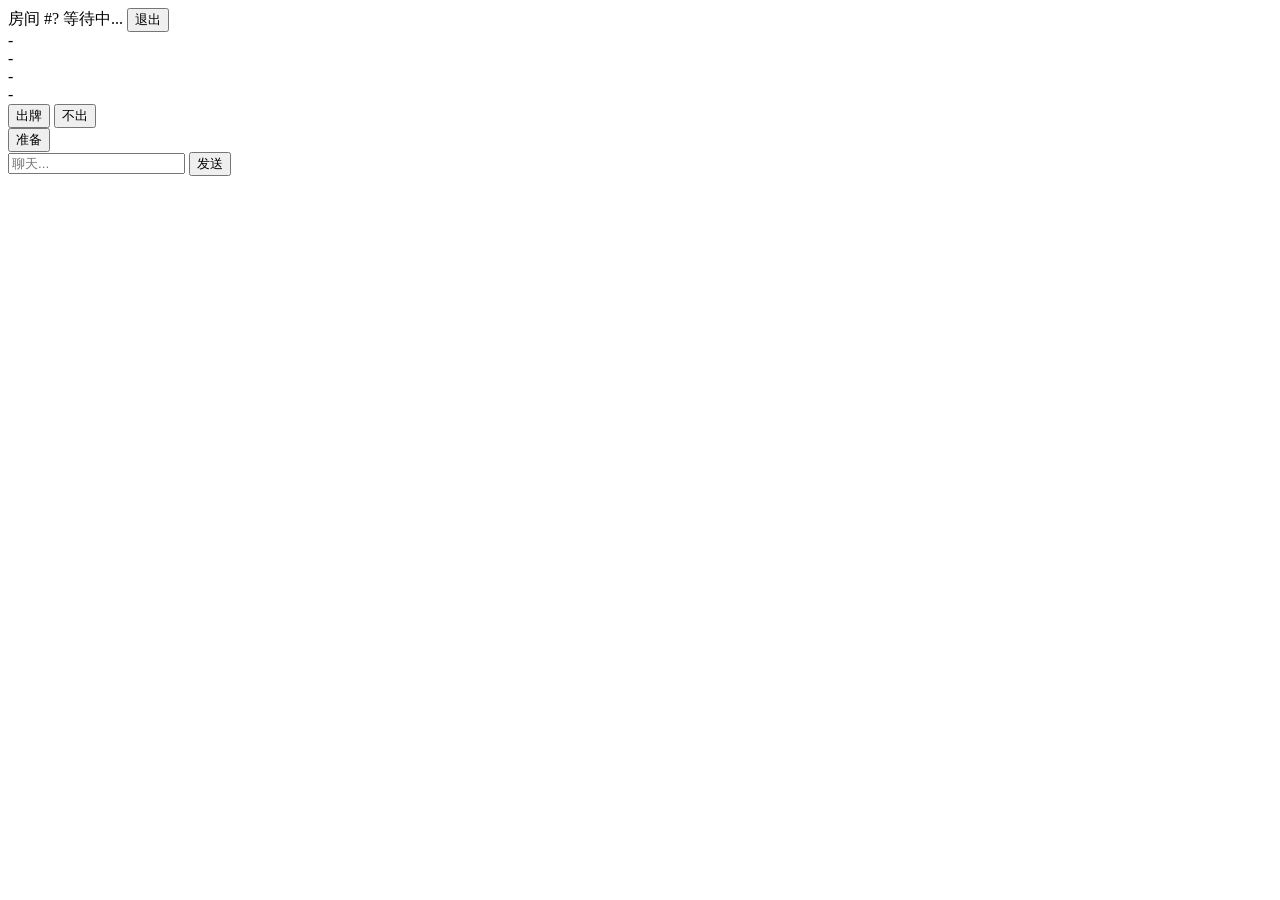
==== game.html @ 453fcf4a "add game.html from Nana-Ki7" ====
<!DOCTYPE html>
<html lang="zh-CN">
<head>
    <meta charset="UTF-8">
    <meta name="viewport" content="width=device-width, initial-scale=1.0, maximum-scale=1.0, user-scalable=no">
    <title>SimpleCardGame - 房间</title>
    <link rel="stylesheet" href="style.css">
</head>
<body>
    <div id="app">
        <!-- 顶部栏 -->
        <div id="game-topbar">
            <span id="room-label">房间 #<span id="room-id">?</span></span>
            <span id="game-status-text">等待中...</span>
            <button id="leave-btn" class="btn-small">退出</button>
        </div>

        <!-- 牌桌区 -->
        <div id="table-area">
            <div id="players-info">
                <div class="player-slot" data-idx="0">
                    <div class="player-name">-</div>
                    <div class="player-status"></div>
                    <div class="player-cards-left"></div>
                </div>
                <div class="player-slot" data-idx="1">
                    <div class="player-name">-</div>
                    <div class="player-status"></div>
                    <div class="player-cards-left"></div>
                </div>
                <div class="player-slot" data-idx="2">
                    <div class="player-name">-</div>
                    <div class="player-status"></div>
                    <div class="player-cards-left"></div>
                </div>
                <div class="player-slot" data-idx="3">
                    <div class="player-name">-</div>
                    <div class="player-status"></div>
                    <div class="player-cards-left"></div>
                </div>
            </div>
            <div id="table-center">
                <div id="last-play-area"></div>
                <div id="turn-hint"></div>
            </div>
        </div>

        <!-- 手牌区 -->
        <div id="hand-area">
            <div id="hand-cards"></div>
            <div id="hand-actions" class="hidden">
                <button id="play-btn" class="btn-primary">出牌</button>
                <button id="pass-btn" class="btn-secondary">不出</button>
            </div>
        </div>

        <!-- 准备按钮（游戏未开始时显示） -->
        <div id="ready-area" class="hidden">
            <button id="ready-btn" class="btn-primary">准备</button>
        </div>

        <!-- 聊天 -->
        <div id="chat-area">
            <div id="chat-msgs"></div>
            <div id="chat-input-row">
                <input type="text" id="chat-input" maxlength="50" placeholder="聊天...">
                <button id="chat-send-btn">发送</button>
            </div>
        </div>
    </div>

    <script src="ws.js"></script>
    <script src="game.js"></script>
</body>
</html>
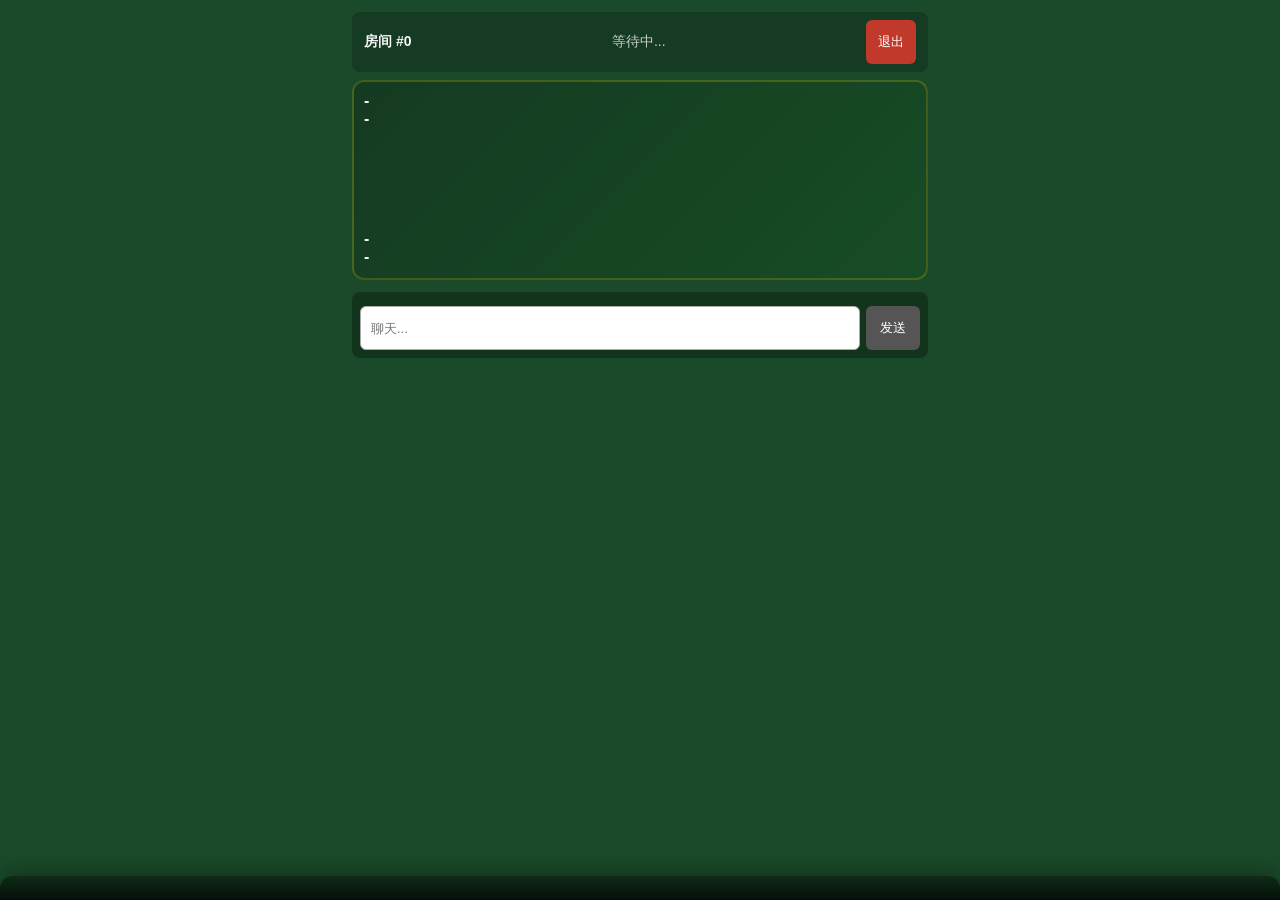
==== commit 64a0f380: "feat: 4-player table layout (top/right/bottom/left) with per-player card display" ====
--- a/game.html
+++ b/game.html
@@ -15,33 +15,52 @@
             <button id="leave-btn" class="btn-small">退出</button>
         </div>
 
-        <!-- 牌桌区 -->
+        <!-- 牌桌区（四家分坐上下左右） -->
         <div id="table-area">
-            <div id="players-info">
-                <div class="player-slot" data-idx="0">
-                    <div class="player-name">-</div>
-                    <div class="player-status"></div>
-                    <div class="player-cards-left"></div>
-                </div>
-                <div class="player-slot" data-idx="1">
-                    <div class="player-name">-</div>
-                    <div class="player-status"></div>
-                    <div class="player-cards-left"></div>
-                </div>
-                <div class="player-slot" data-idx="2">
-                    <div class="player-name">-</div>
-                    <div class="player-status"></div>
-                    <div class="player-cards-left"></div>
-                </div>
-                <div class="player-slot" data-idx="3">
-                    <div class="player-name">-</div>
-                    <div class="player-status"></div>
-                    <div class="player-cards-left"></div>
+            <!-- 上方玩家（对面） -->
+            <div id="player-top" class="player-pos">
+                <div class="player-name">-</div>
+                <div class="player-played"></div>
+                <div class="player-info">
+                    <span class="player-status"></span>
+                    <span class="player-cards-left"></span>
                 </div>
             </div>
-            <div id="table-center">
-                <div id="last-play-area"></div>
-                <div id="turn-hint"></div>
+            
+            <div id="table-mid">
+                <!-- 左方玩家 -->
+                <div id="player-left" class="player-pos">
+                    <div class="player-name">-</div>
+                    <div class="player-played"></div>
+                    <div class="player-info">
+                        <span class="player-status"></span>
+                        <span class="player-cards-left"></span>
+                    </div>
+                </div>
+                <!-- 中央牌桌 -->
+                <div id="table-center">
+                    <div id="turn-hint"></div>
+                    <div id="last-play-area"></div>
+                </div>
+                <!-- 右方玩家 -->
+                <div id="player-right" class="player-pos">
+                    <div class="player-name">-</div>
+                    <div class="player-played"></div>
+                    <div class="player-info">
+                        <span class="player-status"></span>
+                        <span class="player-cards-left"></span>
+                    </div>
+                </div>
+            </div>
+            
+            <!-- 下方玩家（自己） -->
+            <div id="player-bottom" class="player-pos">
+                <div class="player-name">-</div>
+                <div class="player-played"></div>
+                <div class="player-info">
+                    <span class="player-status"></span>
+                    <span class="player-cards-left"></span>
+                </div>
             </div>
         </div>
 
--- a/style.css
+++ b/style.css
@@ -0,0 +1,337 @@
+/* ===== 全局 ===== */
+:root {
+    --bg-primary: #1a4a2a;
+    --bg-secondary: #2d6b4f;
+    --bg-card: rgba(255,255,255,0.08);
+    --text-primary: #f5f5f5;
+    --text-secondary: #b8c5b8;
+    --accent-gold: #ffcc33;
+    --accent-green: #4db656;
+    --accent-red: #e55353;
+    --shadow-dark: rgba(0,0,0,0.3);
+    --shadow-light: rgba(255,255,255,0.1);
+}
+
+* { margin: 0; padding: 0; box-sizing: border-box; }
+body {
+    font-family: -apple-system, "PingFang SC", "Microsoft YaHei", sans-serif;
+    background: var(--bg-primary);
+    color: var(--text-primary);
+    min-height: 100vh;
+    overflow-x: hidden;
+}
+input, button { font-family: inherit; font-size: inherit; }
+button {
+    cursor: pointer;
+    border: none;
+    border-radius: 6px;
+    padding: 8px 16px;
+    font-size: 14px;
+    -webkit-tap-highlight-color: rgba(255,204,51,0.3);
+    touch-action: manipulation;
+    transition: transform .15s, opacity .2s;
+    min-height: 44px;
+}
+button:active {
+    transform: scale(0.95);
+    opacity: .8;
+}
+.hidden { display: none !important; }
+
+/* ===== 状态栏 ===== */
+#status-bar {
+    display: flex; align-items: center; gap: 8px;
+    padding: 6px 12px; background: rgba(0,0,0,.4); font-size: 13px;
+}
+.dot-offline { width: 10px; height: 10px; border-radius: 50%; background: #888; }
+.dot-online { background: #4caf50; }
+.dot-error { background: #f44336; }
+
+/* ===== 大厅 ===== */
+#app { max-width: 600px; margin: 0 auto; padding: 12px; }
+h1 { text-align: center; font-size: 28px; margin: 20px 0; color: #ffd700; text-shadow: 1px 1px 2px rgba(0,0,0,.5); }
+h2 { font-size: 18px; }
+.section { margin-top: 16px; }
+.section-header {
+    display: flex; justify-content: space-between; align-items: center; margin-bottom: 10px;
+}
+.input-group {
+    display: flex; gap: 8px; align-items: center;
+}
+.input-group label { font-size: 14px; white-space: nowrap; }
+.input-group input {
+    flex: 1; padding: 8px 12px; border-radius: 6px; border: 1px solid #aaa;
+    font-size: 14px; background: #fff; color: #333;
+}
+.input-group button { background: #ffd700; color: #333; font-weight: bold; }
+
+/* ===== 房间列表 ===== */
+#room-list {
+    background: rgba(255,255,255,.1); border-radius: 8px; padding: 8px;
+    max-height: 300px; overflow-y: auto;
+}
+.room-item {
+    display: flex; justify-content: space-between; align-items: center;
+    padding: 10px 12px; background: rgba(255,255,255,.08); border-radius: 6px; margin-bottom: 6px;
+}
+.room-item:last-child { margin-bottom: 0; }
+.room-info { font-size: 14px; }
+.room-info .tag { display: inline-block; padding: 2px 6px; border-radius: 4px; font-size: 12px; margin-left: 6px; }
+.tag-ready { background: #4caf50; }
+.tag-playing { background: #f44336; }
+.btn-join { background: #4caf50; color: #fff; font-size: 13px; padding: 6px 14px; }
+.empty-msg { text-align: center; padding: 20px; color: #aaa; font-size: 14px; }
+.btn-primary { background: #ffd700; color: #333; font-weight: bold; }
+.btn-secondary { background: #888; color: #fff; }
+
+/* ===== 游戏页顶部 ===== */
+#game-topbar {
+    display: flex; justify-content: space-between; align-items: center;
+    padding: 8px 0; font-size: 14px; flex-wrap: wrap; gap: 4px;
+}
+#room-label { font-weight: bold; }
+#game-status-text { color: #ccc; }
+.btn-small { background: #c0392b; color: #fff; padding: 4px 12px; font-size: 13px; }
+
+/* ===== 牌桌 ===== */
+#table-area {
+    background: linear-gradient(135deg, rgba(0,0,0,.2) 0%, rgba(0,100,0,.1) 100%); border-radius: 12px; padding: 10px; border: 1px solid var(--shadow-light);
+    margin: 8px 0; min-height: 200px;
+}
+#players-info {
+    display: grid; grid-template-columns: 1fr 1fr; gap: 6px; margin-bottom: 8px;
+}
+.player-slot {
+    background: rgba(255,255,255,.08); border-radius: 6px; padding: 6px 10px;
+    display: flex; align-items: center; gap: 6px; flex-wrap: wrap; font-size: 13px;
+}
+.player-name { font-weight: bold; }
+.player-status { font-size: 12px; color: #aaa; }
+.player-cards-left { font-size: 12px; color: #ffd700; }
+.player-active {
+    border-color: var(--accent-gold) !important;
+    box-shadow: 0 0 20px rgba(255,204,51,.4), 0 0 40px rgba(255,204,51,.2);
+    animation: playerPulse 2s ease-in-out infinite;
+}
+
+@keyframes playerPulse {
+    0%, 100% { box-shadow: 0 0 20px rgba(255,204,51,.4); }
+    50% { box-shadow: 0 0 30px rgba(255,204,51,.6); }
+}
+#table-center {
+    text-align: center; min-height: 70px; padding: 8px;
+    display: flex; flex-direction: column; align-items: center; justify-content: center; gap: 6px;
+}
+#last-play-area { display: flex; gap: 4px; justify-content: center; flex-wrap: wrap; }
+#last-play-area img { height: 70px; }
+#turn-hint { font-size: 14px; color: #ccc; }
+
+/* ===== 手牌 ===== */
+#hand-area {
+    position: fixed; bottom: 0; left: 0; right: 0;
+    background: linear-gradient(180deg, rgba(0,0,0,.4) 0%, rgba(0,0,0,.8) 100%);
+    border-radius: 12px 12px 0 0; padding: 8px; padding-bottom: max(8px, env(safe-area-inset-bottom));
+    z-index: 100;
+    box-shadow: 0 -4px 20px var(--shadow-dark);
+}
+#hand-cards {
+    display: flex; gap: 4px; overflow-x: auto; padding: 4px 0;
+    scroll-snap-type: x mandatory;
+}
+#hand-cards img {
+    height: 100px; cursor: pointer; border-radius: 6px; transition: transform .15s;
+    scroll-snap-align: start; flex-shrink: 0;
+}
+#hand-cards img.selected {
+    transform: translateY(-20px) scale(1.05);
+    box-shadow: 0 8px 24px rgba(255,204,51,.6);
+}
+#hand-actions {
+    display: flex; gap: 10px; justify-content: center; margin-top: 8px;
+}
+#hand-actions button { padding: 10px 28px; font-size: 16px; border-radius: 8px; }
+
+/* ===== 准备区 ===== */
+#ready-area {
+    text-align: center; margin: 12px 0;
+}
+#ready-btn { padding: 12px 36px; font-size: 18px; border-radius: 8px; }
+
+/* ===== 聊天 ===== */
+#chat-area {
+    margin-top: 12px; background: rgba(0,0,0,.3); border-radius: 8px; padding: 8px;
+}
+#chat-msgs {
+    max-height: 120px; overflow-y: auto; margin-bottom: 6px;
+    display: flex; flex-direction: column; gap: 4px;
+}
+.chat-msg { font-size: 13px; padding: 2px 4px; }
+.chat-msg .sender { font-weight: bold; margin-right: 4px; }
+.chat-msg .sender.me { color: #ffd700; }
+#chat-input-row { display: flex; gap: 6px; }
+#chat-input { flex: 1; padding: 6px 10px; border-radius: 6px; border: 1px solid #aaa; font-size: 13px; }
+#chat-send-btn { background: #555; color: #fff; padding: 6px 14px; font-size: 13px; }
+
+/* ===== 响应式 ===== */
+@media (min-width: 600px) {
+    #players-info {
+        grid-template-columns: repeat(4, 1fr);
+    }
+    #hand-cards img { height: 130px; }
+    #last-play-area img { height: 100px; }
+}
+@media (max-width: 380px) {
+    #hand-cards img { height: 80px; }
+    button { font-size: 13px; padding: 6px 12px; }
+    #hand-actions button { padding: 8px 20px; font-size: 14px; }
+}
+
+/* ===== 布局优化 ===== */
+#table-area {
+    background: linear-gradient(135deg, rgba(0,0,0,.2), rgba(0,100,0,.1));
+    border: 2px solid rgba(255,215,0,.2);
+}
+
+.player-slot {
+    background: rgba(255,255,255,.1);
+    border: 1px solid rgba(255,255,255,.1);
+    transition: all .3s;
+}
+.player-active {
+    border-color: #ffd700 !important;
+    box-shadow: 0 0 12px rgba(255,215,0,.3);
+    background: rgba(255,215,0,.1) !important;
+}
+
+/* 身份标记 */
+.player-cards-left { font-size: 12px; }
+
+/* 出牌提示高亮 */
+.turn-highlight {
+    font-size: 18px;
+    font-weight: bold;
+    padding: 8px;
+    border-radius: 8px;
+    background: rgba(255,215,0,.15);
+    animation: pulse 1.5s ease-in-out infinite;
+}
+.gameover-highlight {
+    font-size: 20px;
+    font-weight: bold;
+    color: #ffd700;
+    text-shadow: 0 0 10px rgba(255,215,0,.5);
+}
+.table-clear-hint {
+    color: #aaa;
+    font-size: 13px;
+    font-style: italic;
+}
+
+@keyframes pulse {
+    0%, 100% { opacity: 1; }
+    50% { opacity: .6; }
+}
+
+/* 牌桌图片优化 */
+#last-play-area {
+    min-height: 80px;
+    display: flex;
+    align-items: center;
+    justify-content: center;
+    gap: 6px;
+    flex-wrap: wrap;
+}
+#last-play-area img {
+    height: 80px;
+    border-radius: 6px;
+    box-shadow: 0 2px 8px rgba(0,0,0,.3);
+    transition: transform .2s;
+}
+#last-play-area img:hover {
+    transform: scale(1.1);
+}
+
+/* 手牌图片稍大一点 */
+#hand-cards img {
+    height: 110px;
+    border-radius: 8px;
+    box-shadow: 0 2px 6px rgba(0,0,0,.4);
+    transition: all .2s cubic-bezier(0.4, 0, 0.2, 1);
+}
+#hand-cards img.selected {
+    transform: translateY(-18px);
+    box-shadow: 0 6px 20px rgba(255,215,0,.6);
+}
+
+/* 游戏页整体布局 */
+#game-topbar {
+    background: rgba(0,0,0,.2);
+    border-radius: 8px;
+    padding: 8px 12px;
+    margin-bottom: 4px;
+}
+
+/* 手机适配 */
+@media (max-width: 480px) {
+    #last-play-area img { height: 65px; }
+    #hand-cards img { height: 85px; }
+    .turn-highlight { font-size: 15px; }
+}
+
+/* Toast 提示 */
+.toast {
+    position: fixed;
+    top: 50%;
+    left: 50%;
+    transform: translate(-50%, -50%);
+    background: rgba(0,0,0,.85);
+    color: #fff;
+    padding: 14px 28px;
+    border-radius: 10px;
+    z-index: 1000;
+    font-size: 15px;
+    text-align: center;
+    pointer-events: none;
+    animation: toastAnim 2s ease-in-out forwards;
+    backdrop-filter: blur(8px);
+    border: 1px solid rgba(255,255,255,.1);
+}
+.toast-error { border-color: var(--accent-red); color: #ff8a80; }
+.toast-success { border-color: var(--accent-green); }
+
+@keyframes toastAnim {
+    0% { opacity: 0; transform: translate(-50%, -50%) scale(.85); }
+    10% { opacity: 1; transform: translate(-50%, -50%) scale(1); }
+    80% { opacity: 1; transform: translate(-50%, -50%) scale(1); }
+    100% { opacity: 0; transform: translate(-50%, -50%) scale(.9); }
+}
+
+/* 加载动画 */
+@keyframes spin {
+    0% { transform: rotate(0deg); }
+    100% { transform: rotate(360deg); }
+}
+.loading-dot {
+    display: inline-block;
+    width: 12px; height: 12px;
+    border: 2px solid var(--accent-gold);
+    border-top-color: transparent;
+    border-radius: 50%;
+    animation: spin .8s linear infinite;
+}
+
+/* 安全区域适配 */
+@supports (padding-bottom: env(safe-area-inset-bottom)) {
+    #hand-area { padding-bottom: max(8px, env(safe-area-inset-bottom)); }
+}
+@supports (padding-top: env(safe-area-inset-top)) {
+    #game-topbar { padding-top: max(8px, env(safe-area-inset-top)); }
+}
+
+/* 小屏优化 */
+@media (max-width: 375px) {
+    #hand-cards img { height: 80px; }
+    button { min-height: 44px; font-size: 13px; }
+    #table-area { padding: 6px; }
+    .player-slot { font-size: 12px; padding: 4px 8px; }
+}
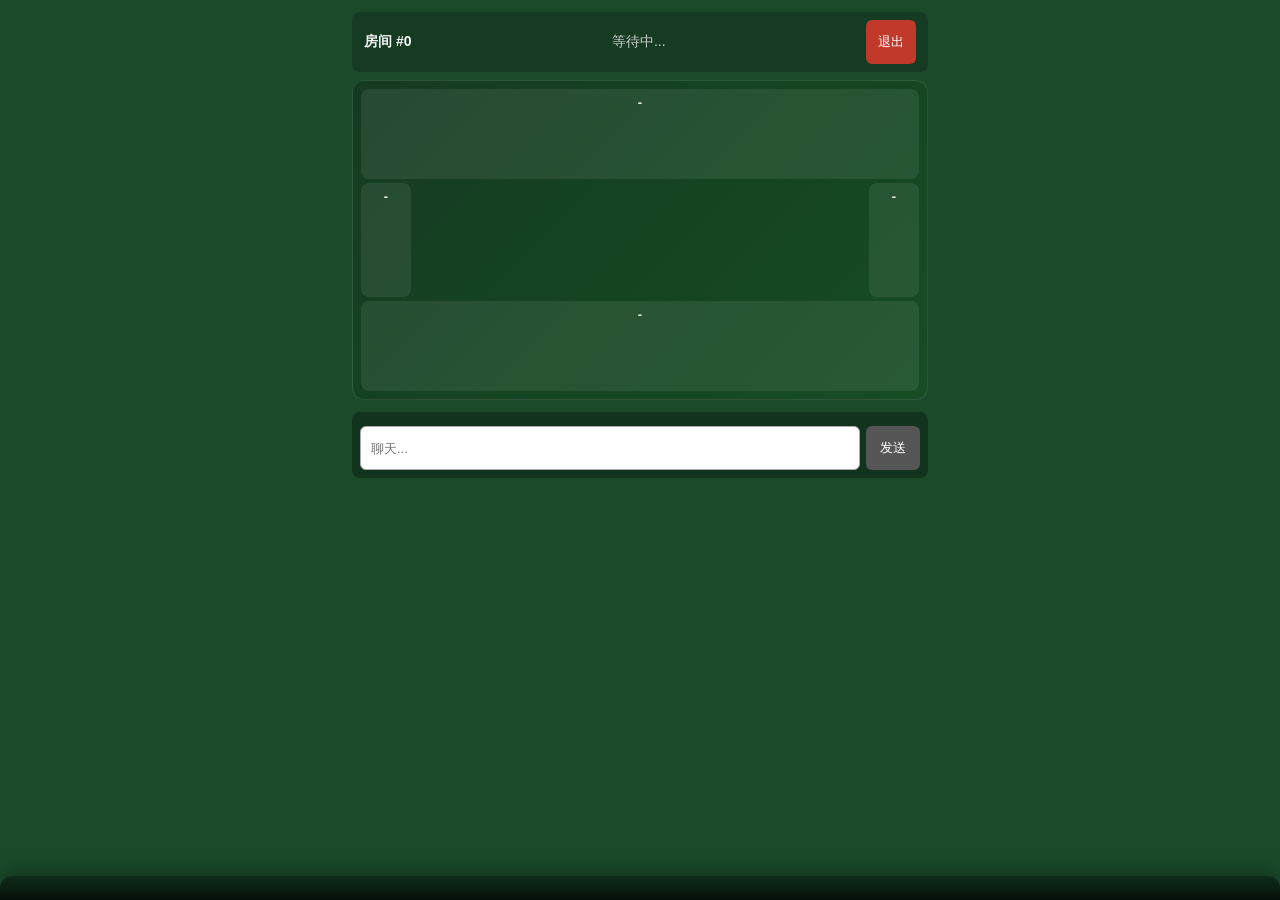
==== commit d1a54b37: "fix: local CARD_BASE, button order, 30s timer, card overlap, per-player display" ====
--- a/game.html
+++ b/game.html
@@ -68,8 +68,8 @@
         <div id="hand-area">
             <div id="hand-cards"></div>
             <div id="hand-actions" class="hidden">
+                <button id="pass-btn" class="btn-secondary">不出</button>
                 <button id="play-btn" class="btn-primary">出牌</button>
-                <button id="pass-btn" class="btn-secondary">不出</button>
             </div>
         </div>
 
--- a/style.css
+++ b/style.css
@@ -1,4 +1,4 @@
-/* ===== 全局 ===== */
+
 :root {
     --bg-primary: #1a4a2a;
     --bg-secondary: #2d6b4f;
@@ -11,7 +11,6 @@
     --shadow-dark: rgba(0,0,0,0.3);
     --shadow-light: rgba(255,255,255,0.1);
 }
-
 * { margin: 0; padding: 0; box-sizing: border-box; }
 body {
     font-family: -apple-system, "PingFang SC", "Microsoft YaHei", sans-serif;
@@ -22,58 +21,30 @@
 }
 input, button { font-family: inherit; font-size: inherit; }
 button {
-    cursor: pointer;
-    border: none;
-    border-radius: 6px;
-    padding: 8px 16px;
-    font-size: 14px;
+    cursor: pointer; border: none; border-radius: 6px;
+    padding: 8px 16px; font-size: 14px;
     -webkit-tap-highlight-color: rgba(255,204,51,0.3);
     touch-action: manipulation;
     transition: transform .15s, opacity .2s;
     min-height: 44px;
 }
-button:active {
-    transform: scale(0.95);
-    opacity: .8;
-}
+button:active { transform: scale(0.95); opacity: .8; }
 .hidden { display: none !important; }
-
-/* ===== 状态栏 ===== */
-#status-bar {
-    display: flex; align-items: center; gap: 8px;
-    padding: 6px 12px; background: rgba(0,0,0,.4); font-size: 13px;
-}
+#status-bar { display: flex; align-items: center; gap: 8px; padding: 6px 12px; background: rgba(0,0,0,.4); font-size: 13px; }
 .dot-offline { width: 10px; height: 10px; border-radius: 50%; background: #888; }
 .dot-online { background: #4caf50; }
 .dot-error { background: #f44336; }
-
-/* ===== 大厅 ===== */
 #app { max-width: 600px; margin: 0 auto; padding: 12px; }
-h1 { text-align: center; font-size: 28px; margin: 20px 0; color: #ffd700; text-shadow: 1px 1px 2px rgba(0,0,0,.5); }
+h1 { text-align: center; font-size: 28px; margin: 20px 0; color: var(--accent-gold); text-shadow: 1px 1px 2px rgba(0,0,0,.5); }
 h2 { font-size: 18px; }
 .section { margin-top: 16px; }
-.section-header {
-    display: flex; justify-content: space-between; align-items: center; margin-bottom: 10px;
-}
-.input-group {
-    display: flex; gap: 8px; align-items: center;
-}
+.section-header { display: flex; justify-content: space-between; align-items: center; margin-bottom: 10px; }
+.input-group { display: flex; gap: 8px; align-items: center; }
 .input-group label { font-size: 14px; white-space: nowrap; }
-.input-group input {
-    flex: 1; padding: 8px 12px; border-radius: 6px; border: 1px solid #aaa;
-    font-size: 14px; background: #fff; color: #333;
-}
-.input-group button { background: #ffd700; color: #333; font-weight: bold; }
-
-/* ===== 房间列表 ===== */
-#room-list {
-    background: rgba(255,255,255,.1); border-radius: 8px; padding: 8px;
-    max-height: 300px; overflow-y: auto;
-}
-.room-item {
-    display: flex; justify-content: space-between; align-items: center;
-    padding: 10px 12px; background: rgba(255,255,255,.08); border-radius: 6px; margin-bottom: 6px;
-}
+.input-group input { flex: 1; padding: 8px 12px; border-radius: 6px; border: 1px solid #aaa; font-size: 14px; background: #fff; color: #333; }
+.input-group button { background: var(--accent-gold); color: #333; font-weight: bold; }
+#room-list { background: var(--bg-card); border-radius: 8px; padding: 8px; max-height: 300px; overflow-y: auto; }
+.room-item { display: flex; justify-content: space-between; align-items: center; padding: 10px 12px; background: rgba(255,255,255,.08); border-radius: 6px; margin-bottom: 6px; }
 .room-item:last-child { margin-bottom: 0; }
 .room-info { font-size: 14px; }
 .room-info .tag { display: inline-block; padding: 2px 6px; border-radius: 4px; font-size: 12px; margin-left: 6px; }
@@ -81,56 +52,108 @@
 .tag-playing { background: #f44336; }
 .btn-join { background: #4caf50; color: #fff; font-size: 13px; padding: 6px 14px; }
 .empty-msg { text-align: center; padding: 20px; color: #aaa; font-size: 14px; }
-.btn-primary { background: #ffd700; color: #333; font-weight: bold; }
+.btn-primary { background: var(--accent-gold); color: #333; font-weight: bold; }
 .btn-secondary { background: #888; color: #fff; }
-
-/* ===== 游戏页顶部 ===== */
-#game-topbar {
-    display: flex; justify-content: space-between; align-items: center;
-    padding: 8px 0; font-size: 14px; flex-wrap: wrap; gap: 4px;
-}
+#game-topbar { display: flex; justify-content: space-between; align-items: center; padding: 8px 0; font-size: 14px; flex-wrap: wrap; gap: 4px; background: rgba(0,0,0,.2); border-radius: 8px; padding: 8px 12px; margin-bottom: 4px; }
 #room-label { font-weight: bold; }
 #game-status-text { color: #ccc; }
 .btn-small { background: #c0392b; color: #fff; padding: 4px 12px; font-size: 13px; }
 
-/* ===== 牌桌 ===== */
+/* ===== 牌桌（四家分坐） ===== */
 #table-area {
-    background: linear-gradient(135deg, rgba(0,0,0,.2) 0%, rgba(0,100,0,.1) 100%); border-radius: 12px; padding: 10px; border: 1px solid var(--shadow-light);
-    margin: 8px 0; min-height: 200px;
-}
-#players-info {
-    display: grid; grid-template-columns: 1fr 1fr; gap: 6px; margin-bottom: 8px;
-}
-.player-slot {
-    background: rgba(255,255,255,.08); border-radius: 6px; padding: 6px 10px;
-    display: flex; align-items: center; gap: 6px; flex-wrap: wrap; font-size: 13px;
-}
-.player-name { font-weight: bold; }
-.player-status { font-size: 12px; color: #aaa; }
-.player-cards-left { font-size: 12px; color: #ffd700; }
-.player-active {
-    border-color: var(--accent-gold) !important;
-    box-shadow: 0 0 20px rgba(255,204,51,.4), 0 0 40px rgba(255,204,51,.2);
+    background: linear-gradient(135deg, rgba(0,0,0,.2) 0%, rgba(0,100,0,.1) 100%);
+    border-radius: 12px;
+    padding: 8px;
+    margin: 8px 0;
+    min-height: 320px;
+    border: 1px solid var(--shadow-light);
+    display: flex;
+    flex-direction: column;
+    gap: 4px;
+}
+#table-mid {
+    display: flex;
+    align-items: stretch;
+    flex: 1;
+    gap: 4px;
+}
+.player-pos {
+    display: flex;
+    flex-direction: column;
+    align-items: center;
+    gap: 4px;
+    padding: 6px 8px;
+    border-radius: 8px;
+    background: var(--bg-card);
+    transition: all .3s;
+    min-width: 50px;
+}
+.player-pos .player-name {
+    font-weight: bold;
+    font-size: 13px;
+    white-space: nowrap;
+}
+.player-pos .player-info {
+    display: flex;
+    gap: 4px;
+    font-size: 11px;
+    color: var(--text-secondary);
+}
+.player-played {
+    min-height: 55px;
+    display: flex;
+    gap: 2px;
+    align-items: center;
+    justify-content: center;
+    flex-wrap: wrap;
+}
+.player-played img {
+    height: 45px;
+    border-radius: 4px;
+    box-shadow: 0 1px 4px var(--shadow-dark);
+}
+#player-top .player-played { flex-direction: row; }
+#player-bottom .player-played { flex-direction: row; }
+#player-left .player-played { flex-direction: column; }
+#player-right .player-played { flex-direction: column; }
+.player-pos.player-active {
+    border: 2px solid var(--accent-gold);
+    box-shadow: 0 0 20px rgba(255,204,51,.4);
     animation: playerPulse 2s ease-in-out infinite;
 }
-
 @keyframes playerPulse {
     0%, 100% { box-shadow: 0 0 20px rgba(255,204,51,.4); }
     50% { box-shadow: 0 0 30px rgba(255,204,51,.6); }
 }
 #table-center {
-    text-align: center; min-height: 70px; padding: 8px;
-    display: flex; flex-direction: column; align-items: center; justify-content: center; gap: 6px;
-}
-#last-play-area { display: flex; gap: 4px; justify-content: center; flex-wrap: wrap; }
-#last-play-area img { height: 70px; }
-#turn-hint { font-size: 14px; color: #ccc; }
-
-/* ===== 手牌 ===== */
+    flex: 1;
+    text-align: center;
+    min-height: 100px;
+    display: flex;
+    flex-direction: column;
+    align-items: center;
+    justify-content: center;
+    gap: 6px;
+}
+#last-play-area {
+    display: flex;
+    gap: 4px;
+    justify-content: center;
+    flex-wrap: wrap;
+}
+#last-play-area img {
+    height: 70px;
+    border-radius: 6px;
+    box-shadow: 0 2px 8px var(--shadow-dark);
+}
+#turn-hint { font-size: 14px; color: var(--text-secondary); }
+
+/* ===== 手牌区 ===== */
 #hand-area {
     position: fixed; bottom: 0; left: 0; right: 0;
     background: linear-gradient(180deg, rgba(0,0,0,.4) 0%, rgba(0,0,0,.8) 100%);
-    border-radius: 12px 12px 0 0; padding: 8px; padding-bottom: max(8px, env(safe-area-inset-bottom));
+    border-radius: 12px 12px 0 0; padding: 8px;
+    padding-bottom: max(8px, env(safe-area-inset-bottom));
     z-index: 100;
     box-shadow: 0 -4px 20px var(--shadow-dark);
 }
@@ -139,8 +162,10 @@
     scroll-snap-type: x mandatory;
 }
 #hand-cards img {
-    height: 100px; cursor: pointer; border-radius: 6px; transition: transform .15s;
+    height: 100px; cursor: pointer; border-radius: 8px;
     scroll-snap-align: start; flex-shrink: 0;
+    box-shadow: 0 2px 6px var(--shadow-dark);
+    transition: all .2s cubic-bezier(0.4, 0, 0.2, 1);
 }
 #hand-cards img.selected {
     transform: translateY(-20px) scale(1.05);
@@ -150,147 +175,29 @@
     display: flex; gap: 10px; justify-content: center; margin-top: 8px;
 }
 #hand-actions button { padding: 10px 28px; font-size: 16px; border-radius: 8px; }
-
-/* ===== 准备区 ===== */
-#ready-area {
-    text-align: center; margin: 12px 0;
-}
+#ready-area { text-align: center; margin: 12px 0; }
 #ready-btn { padding: 12px 36px; font-size: 18px; border-radius: 8px; }
 
 /* ===== 聊天 ===== */
 #chat-area {
     margin-top: 12px; background: rgba(0,0,0,.3); border-radius: 8px; padding: 8px;
-}
-#chat-msgs {
-    max-height: 120px; overflow-y: auto; margin-bottom: 6px;
-    display: flex; flex-direction: column; gap: 4px;
-}
+    margin-bottom: 180px;
+}
+#chat-msgs { max-height: 120px; overflow-y: auto; margin-bottom: 6px; display: flex; flex-direction: column; gap: 4px; }
 .chat-msg { font-size: 13px; padding: 2px 4px; }
 .chat-msg .sender { font-weight: bold; margin-right: 4px; }
-.chat-msg .sender.me { color: #ffd700; }
+.chat-msg .sender.me { color: var(--accent-gold); }
 #chat-input-row { display: flex; gap: 6px; }
 #chat-input { flex: 1; padding: 6px 10px; border-radius: 6px; border: 1px solid #aaa; font-size: 13px; }
 #chat-send-btn { background: #555; color: #fff; padding: 6px 14px; font-size: 13px; }
 
-/* ===== 响应式 ===== */
-@media (min-width: 600px) {
-    #players-info {
-        grid-template-columns: repeat(4, 1fr);
-    }
-    #hand-cards img { height: 130px; }
-    #last-play-area img { height: 100px; }
-}
-@media (max-width: 380px) {
-    #hand-cards img { height: 80px; }
-    button { font-size: 13px; padding: 6px 12px; }
-    #hand-actions button { padding: 8px 20px; font-size: 14px; }
-}
-
-/* ===== 布局优化 ===== */
-#table-area {
-    background: linear-gradient(135deg, rgba(0,0,0,.2), rgba(0,100,0,.1));
-    border: 2px solid rgba(255,215,0,.2);
-}
-
-.player-slot {
-    background: rgba(255,255,255,.1);
-    border: 1px solid rgba(255,255,255,.1);
-    transition: all .3s;
-}
-.player-active {
-    border-color: #ffd700 !important;
-    box-shadow: 0 0 12px rgba(255,215,0,.3);
-    background: rgba(255,215,0,.1) !important;
-}
-
-/* 身份标记 */
-.player-cards-left { font-size: 12px; }
-
-/* 出牌提示高亮 */
-.turn-highlight {
-    font-size: 18px;
-    font-weight: bold;
-    padding: 8px;
-    border-radius: 8px;
-    background: rgba(255,215,0,.15);
-    animation: pulse 1.5s ease-in-out infinite;
-}
-.gameover-highlight {
-    font-size: 20px;
-    font-weight: bold;
-    color: #ffd700;
-    text-shadow: 0 0 10px rgba(255,215,0,.5);
-}
-.table-clear-hint {
-    color: #aaa;
-    font-size: 13px;
-    font-style: italic;
-}
-
-@keyframes pulse {
-    0%, 100% { opacity: 1; }
-    50% { opacity: .6; }
-}
-
-/* 牌桌图片优化 */
-#last-play-area {
-    min-height: 80px;
-    display: flex;
-    align-items: center;
-    justify-content: center;
-    gap: 6px;
-    flex-wrap: wrap;
-}
-#last-play-area img {
-    height: 80px;
-    border-radius: 6px;
-    box-shadow: 0 2px 8px rgba(0,0,0,.3);
-    transition: transform .2s;
-}
-#last-play-area img:hover {
-    transform: scale(1.1);
-}
-
-/* 手牌图片稍大一点 */
-#hand-cards img {
-    height: 110px;
-    border-radius: 8px;
-    box-shadow: 0 2px 6px rgba(0,0,0,.4);
-    transition: all .2s cubic-bezier(0.4, 0, 0.2, 1);
-}
-#hand-cards img.selected {
-    transform: translateY(-18px);
-    box-shadow: 0 6px 20px rgba(255,215,0,.6);
-}
-
-/* 游戏页整体布局 */
-#game-topbar {
-    background: rgba(0,0,0,.2);
-    border-radius: 8px;
-    padding: 8px 12px;
-    margin-bottom: 4px;
-}
-
-/* 手机适配 */
-@media (max-width: 480px) {
-    #last-play-area img { height: 65px; }
-    #hand-cards img { height: 85px; }
-    .turn-highlight { font-size: 15px; }
-}
-
-/* Toast 提示 */
+/* ===== Toast ===== */
 .toast {
-    position: fixed;
-    top: 50%;
-    left: 50%;
+    position: fixed; top: 50%; left: 50%;
     transform: translate(-50%, -50%);
-    background: rgba(0,0,0,.85);
-    color: #fff;
-    padding: 14px 28px;
-    border-radius: 10px;
-    z-index: 1000;
-    font-size: 15px;
-    text-align: center;
+    background: rgba(0,0,0,.85); color: #fff;
+    padding: 14px 28px; border-radius: 10px;
+    z-index: 1000; font-size: 15px; text-align: center;
     pointer-events: none;
     animation: toastAnim 2s ease-in-out forwards;
     backdrop-filter: blur(8px);
@@ -298,7 +205,6 @@
 }
 .toast-error { border-color: var(--accent-red); color: #ff8a80; }
 .toast-success { border-color: var(--accent-green); }
-
 @keyframes toastAnim {
     0% { opacity: 0; transform: translate(-50%, -50%) scale(.85); }
     10% { opacity: 1; transform: translate(-50%, -50%) scale(1); }
@@ -306,32 +212,21 @@
     100% { opacity: 0; transform: translate(-50%, -50%) scale(.9); }
 }
 
-/* 加载动画 */
-@keyframes spin {
-    0% { transform: rotate(0deg); }
-    100% { transform: rotate(360deg); }
-}
-.loading-dot {
-    display: inline-block;
-    width: 12px; height: 12px;
-    border: 2px solid var(--accent-gold);
-    border-top-color: transparent;
-    border-radius: 50%;
-    animation: spin .8s linear infinite;
-}
-
-/* 安全区域适配 */
+/* ===== 响应式 ===== */
 @supports (padding-bottom: env(safe-area-inset-bottom)) {
     #hand-area { padding-bottom: max(8px, env(safe-area-inset-bottom)); }
 }
 @supports (padding-top: env(safe-area-inset-top)) {
     #game-topbar { padding-top: max(8px, env(safe-area-inset-top)); }
 }
-
-/* 小屏优化 */
+@media (max-width: 480px) {
+    #hand-cards img { height: 85px; }
+    #last-play-area img { height: 60px; }
+    .player-played img { height: 40px; }
+}
 @media (max-width: 375px) {
-    #hand-cards img { height: 80px; }
+    #hand-cards img { height: 75px; }
     button { min-height: 44px; font-size: 13px; }
     #table-area { padding: 6px; }
-    .player-slot { font-size: 12px; padding: 4px 8px; }
-}+    .player-pos { padding: 4px 6px; font-size: 12px; }
+}
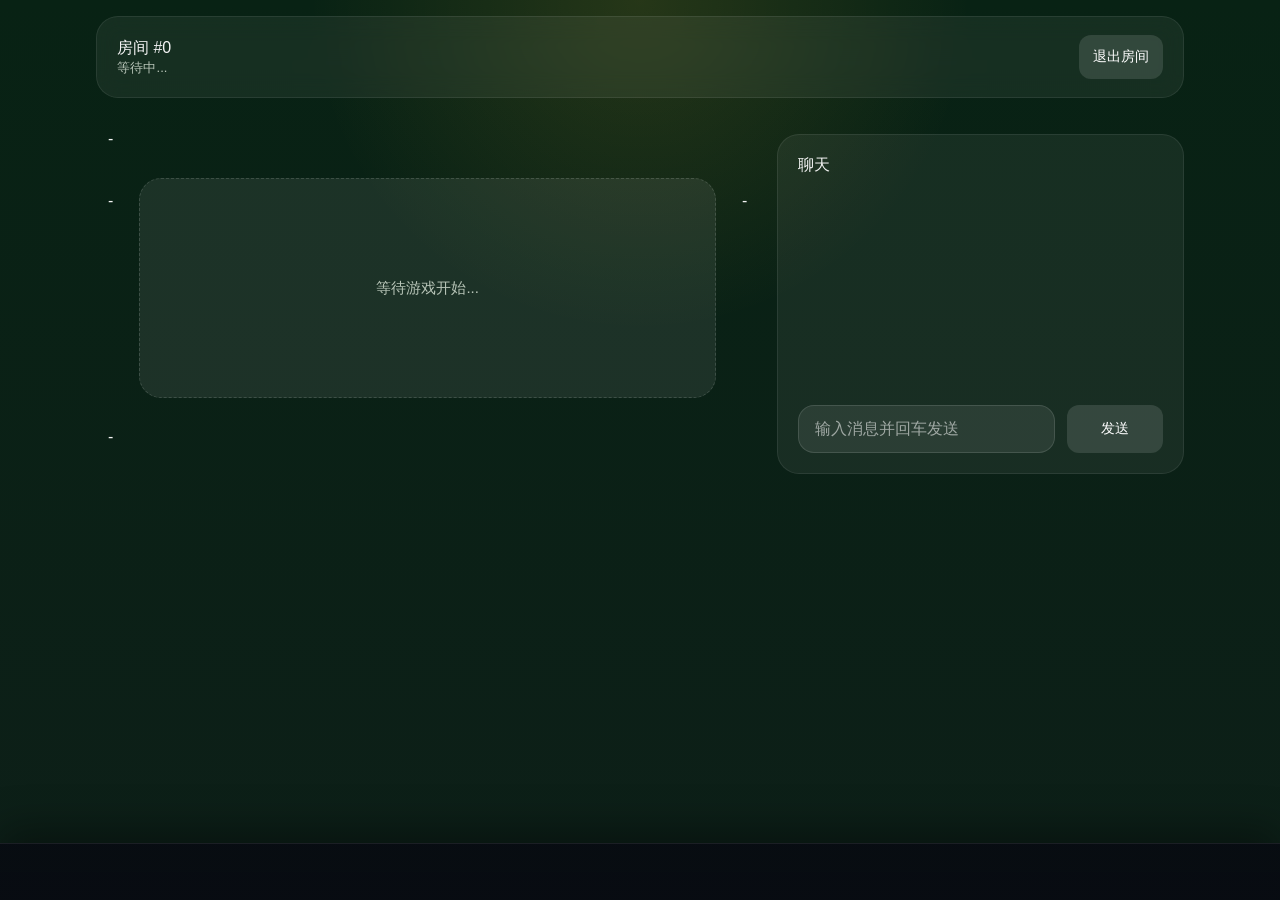
==== commit 020b9e8e: "update(" ====
--- a/game.html
+++ b/game.html
@@ -7,29 +7,18 @@
     <link rel="stylesheet" href="style.css">
 </head>
 <body>
-    <div id="app">
-        <!-- 顶部栏 -->
-        <div id="game-topbar">
-            <span id="room-label">房间 #<span id="room-id">?</span></span>
-            <span id="game-status-text">等待中...</span>
-            <button id="leave-btn" class="btn-small">退出</button>
-        </div>
+    <div id="app" class="page-shell">
+        <header id="game-topbar">
+            <div>
+                <div id="room-label">房间 #<span id="room-id">?</span></div>
+                <div id="game-status-text">等待中...</div>
+            </div>
+            <button id="leave-btn" class="btn-small">退出房间</button>
+        </header>
 
-        <!-- 牌桌区（四家分坐上下左右） -->
-        <div id="table-area">
-            <!-- 上方玩家（对面） -->
-            <div id="player-top" class="player-pos">
-                <div class="player-name">-</div>
-                <div class="player-played"></div>
-                <div class="player-info">
-                    <span class="player-status"></span>
-                    <span class="player-cards-left"></span>
-                </div>
-            </div>
-            
-            <div id="table-mid">
-                <!-- 左方玩家 -->
-                <div id="player-left" class="player-pos">
+        <main class="game-grid">
+            <section id="table-area" class="table-board">
+                <div id="player-top" class="player-pos player-edge">
                     <div class="player-name">-</div>
                     <div class="player-played"></div>
                     <div class="player-info">
@@ -37,13 +26,33 @@
                         <span class="player-cards-left"></span>
                     </div>
                 </div>
-                <!-- 中央牌桌 -->
-                <div id="table-center">
-                    <div id="turn-hint"></div>
-                    <div id="last-play-area"></div>
+
+                <div id="table-mid">
+                    <div id="player-left" class="player-pos player-edge">
+                        <div class="player-name">-</div>
+                        <div class="player-played"></div>
+                        <div class="player-info">
+                            <span class="player-status"></span>
+                            <span class="player-cards-left"></span>
+                        </div>
+                    </div>
+
+                    <div id="table-center" class="table-center">
+                        <div id="turn-hint" class="turn-label">等待游戏开始...</div>
+                        <div id="last-play-area" class="last-play-area"></div>
+                    </div>
+
+                    <div id="player-right" class="player-pos player-edge">
+                        <div class="player-name">-</div>
+                        <div class="player-played"></div>
+                        <div class="player-info">
+                            <span class="player-status"></span>
+                            <span class="player-cards-left"></span>
+                        </div>
+                    </div>
                 </div>
-                <!-- 右方玩家 -->
-                <div id="player-right" class="player-pos">
+
+                <div id="player-bottom" class="player-pos player-edge player-bottom">
                     <div class="player-name">-</div>
                     <div class="player-played"></div>
                     <div class="player-info">
@@ -51,39 +60,30 @@
                         <span class="player-cards-left"></span>
                     </div>
                 </div>
-            </div>
-            
-            <!-- 下方玩家（自己） -->
-            <div id="player-bottom" class="player-pos">
-                <div class="player-name">-</div>
-                <div class="player-played"></div>
-                <div class="player-info">
-                    <span class="player-status"></span>
-                    <span class="player-cards-left"></span>
+            </section>
+
+            <aside class="sidebar">
+                <div id="ready-area" class="panel ready-panel hidden">
+                    <button id="ready-btn" class="btn-primary">准备</button>
                 </div>
-            </div>
-        </div>
+                <div id="chat-area" class="panel chat-panel">
+                    <div class="panel-header">
+                        <span>聊天</span>
+                    </div>
+                    <div id="chat-msgs" class="chat-list"></div>
+                    <div id="chat-input-row" class="chat-input-row">
+                        <input type="text" id="chat-input" maxlength="50" placeholder="输入消息并回车发送">
+                        <button id="chat-send-btn" class="btn-secondary">发送</button>
+                    </div>
+                </div>
+            </aside>
+        </main>
 
-        <!-- 手牌区 -->
-        <div id="hand-area">
-            <div id="hand-cards"></div>
-            <div id="hand-actions" class="hidden">
+        <div id="hand-area" class="hand-area">
+            <div id="hand-cards" class="hand-cards"></div>
+            <div id="hand-actions" class="hand-actions hidden">
                 <button id="pass-btn" class="btn-secondary">不出</button>
                 <button id="play-btn" class="btn-primary">出牌</button>
-            </div>
-        </div>
-
-        <!-- 准备按钮（游戏未开始时显示） -->
-        <div id="ready-area" class="hidden">
-            <button id="ready-btn" class="btn-primary">准备</button>
-        </div>
-
-        <!-- 聊天 -->
-        <div id="chat-area">
-            <div id="chat-msgs"></div>
-            <div id="chat-input-row">
-                <input type="text" id="chat-input" maxlength="50" placeholder="聊天...">
-                <button id="chat-send-btn">发送</button>
             </div>
         </div>
     </div>
--- a/style.css
+++ b/style.css
@@ -1,232 +1,365 @@
 
 :root {
-    --bg-primary: #1a4a2a;
-    --bg-secondary: #2d6b4f;
+    --bg-primary: #0d1f18;
+    --bg-secondary: #15362e;
     --bg-card: rgba(255,255,255,0.08);
     --text-primary: #f5f5f5;
     --text-secondary: #b8c5b8;
     --accent-gold: #ffcc33;
     --accent-green: #4db656;
     --accent-red: #e55353;
-    --shadow-dark: rgba(0,0,0,0.3);
-    --shadow-light: rgba(255,255,255,0.1);
+    --shadow-dark: rgba(0,0,0,0.35);
+    --shadow-light: rgba(255,255,255,0.12);
 }
 * { margin: 0; padding: 0; box-sizing: border-box; }
 body {
     font-family: -apple-system, "PingFang SC", "Microsoft YaHei", sans-serif;
-    background: var(--bg-primary);
+    background: radial-gradient(circle at top, rgba(255,204,51,0.12), transparent 30%),
+                linear-gradient(180deg, #082214 0%, #0d1f18 100%);
     color: var(--text-primary);
     min-height: 100vh;
     overflow-x: hidden;
 }
 input, button { font-family: inherit; font-size: inherit; }
 button {
-    cursor: pointer; border: none; border-radius: 6px;
-    padding: 8px 16px; font-size: 14px;
-    -webkit-tap-highlight-color: rgba(255,204,51,0.3);
-    touch-action: manipulation;
-    transition: transform .15s, opacity .2s;
+    cursor: pointer;
+    border: none;
+    border-radius: 12px;
+    padding: 10px 16px;
+    font-size: 14px;
+    transition: transform .15s ease, opacity .2s ease, background .2s ease;
     min-height: 44px;
 }
-button:active { transform: scale(0.95); opacity: .8; }
+button:hover { opacity: 0.95; }
+button:active { transform: scale(0.98); }
 .hidden { display: none !important; }
-#status-bar { display: flex; align-items: center; gap: 8px; padding: 6px 12px; background: rgba(0,0,0,.4); font-size: 13px; }
-.dot-offline { width: 10px; height: 10px; border-radius: 50%; background: #888; }
+.page-shell {
+    max-width: 1120px;
+    margin: 0 auto;
+    padding: 16px;
+}
+/* 留出足够底部空间，避免固定手牌区覆盖页面内容 */
+.page-shell {
+    padding-bottom: 360px;
+}
+.topbar, #game-topbar {
+    display: flex;
+    justify-content: space-between;
+    align-items: center;
+    gap: 14px;
+    padding: 18px 20px;
+    background: rgba(255,255,255,0.06);
+    border: 1px solid rgba(255,255,255,0.08);
+    border-radius: 22px;
+    backdrop-filter: blur(12px);
+}
+.topbar .title {
+    font-size: 24px;
+    font-weight: 800;
+}
+.topbar .subtitle, #game-status-text {
+    font-size: 13px;
+    color: var(--text-secondary);
+    letter-spacing: 0.01em;
+}
+.status-pill {
+    display: inline-flex;
+    align-items: center;
+    gap: 8px;
+    padding: 10px 14px;
+    border-radius: 999px;
+    background: rgba(255,255,255,0.08);
+    color: #fff;
+    font-size: 13px;
+}
+.status-pill span {
+    display: inline-flex;
+    align-items: center;
+    gap: 6px;
+}
+.dot-offline, .dot-online, .dot-error {
+    width: 10px;
+    height: 10px;
+    border-radius: 999px;
+}
+.dot-offline { background: #7c7c7c; }
 .dot-online { background: #4caf50; }
 .dot-error { background: #f44336; }
-#app { max-width: 600px; margin: 0 auto; padding: 12px; }
-h1 { text-align: center; font-size: 28px; margin: 20px 0; color: var(--accent-gold); text-shadow: 1px 1px 2px rgba(0,0,0,.5); }
-h2 { font-size: 18px; }
-.section { margin-top: 16px; }
-.section-header { display: flex; justify-content: space-between; align-items: center; margin-bottom: 10px; }
-.input-group { display: flex; gap: 8px; align-items: center; }
-.input-group label { font-size: 14px; white-space: nowrap; }
-.input-group input { flex: 1; padding: 8px 12px; border-radius: 6px; border: 1px solid #aaa; font-size: 14px; background: #fff; color: #333; }
-.input-group button { background: var(--accent-gold); color: #333; font-weight: bold; }
-#room-list { background: var(--bg-card); border-radius: 8px; padding: 8px; max-height: 300px; overflow-y: auto; }
-.room-item { display: flex; justify-content: space-between; align-items: center; padding: 10px 12px; background: rgba(255,255,255,.08); border-radius: 6px; margin-bottom: 6px; }
+.panel {
+    margin-top: 18px;
+    padding: 20px;
+    background: rgba(255,255,255,0.06);
+    border: 1px solid rgba(255,255,255,0.08);
+    border-radius: 22px;
+}
+.panel-header {
+    display: flex;
+    justify-content: space-between;
+    align-items: center;
+    gap: 12px;
+    margin-bottom: 16px;
+    color: var(--text-primary);
+}
+.panel-header .hint {
+    color: var(--text-secondary);
+    font-size: 13px;
+}
+.input-group {
+    display: flex;
+    flex-wrap: wrap;
+    gap: 12px;
+    align-items: center;
+}
+.input-group label {
+    min-width: 52px;
+    color: var(--text-secondary);
+}
+.input-group input, .chat-input-row input {
+    flex: 1;
+    min-width: 0;
+    padding: 14px 16px;
+    border-radius: 16px;
+    border: 1px solid rgba(255,255,255,0.12);
+    background: rgba(255,255,255,0.08);
+    color: var(--text-primary);
+}
+.input-group input::placeholder,
+.chat-input-row input::placeholder {
+    color: rgba(255,255,255,0.55);
+}
+.btn-primary {
+    background: var(--accent-gold);
+    color: #1c1c1c;
+    font-weight: 700;
+}
+.btn-secondary {
+    background: rgba(255,255,255,0.12);
+    color: #fff;
+}
+.btn-small {
+    background: rgba(255,255,255,0.12);
+    color: #fff;
+    padding: 10px 14px;
+}
+.btn-join {
+    min-width: 96px;
+}
+.room-list {
+    min-height: 240px;
+}
+.room-item {
+    display: flex;
+    justify-content: space-between;
+    align-items: center;
+    gap: 14px;
+    background: rgba(255,255,255,0.06);
+    border: 1px solid rgba(255,255,255,0.08);
+    border-radius: 18px;
+    padding: 16px 18px;
+    margin-bottom: 14px;
+}
 .room-item:last-child { margin-bottom: 0; }
-.room-info { font-size: 14px; }
-.room-info .tag { display: inline-block; padding: 2px 6px; border-radius: 4px; font-size: 12px; margin-left: 6px; }
-.tag-ready { background: #4caf50; }
-.tag-playing { background: #f44336; }
-.btn-join { background: #4caf50; color: #fff; font-size: 13px; padding: 6px 14px; }
-.empty-msg { text-align: center; padding: 20px; color: #aaa; font-size: 14px; }
-.btn-primary { background: var(--accent-gold); color: #333; font-weight: bold; }
-.btn-secondary { background: #888; color: #fff; }
-#game-topbar { display: flex; justify-content: space-between; align-items: center; padding: 8px 0; font-size: 14px; flex-wrap: wrap; gap: 4px; background: rgba(0,0,0,.2); border-radius: 8px; padding: 8px 12px; margin-bottom: 4px; }
-#room-label { font-weight: bold; }
-#game-status-text { color: #ccc; }
-.btn-small { background: #c0392b; color: #fff; padding: 4px 12px; font-size: 13px; }
-
-/* ===== 牌桌（四家分坐） ===== */
-#table-area {
-    background: linear-gradient(135deg, rgba(0,0,0,.2) 0%, rgba(0,100,0,.1) 100%);
-    border-radius: 12px;
-    padding: 8px;
-    margin: 8px 0;
-    min-height: 320px;
-    border: 1px solid var(--shadow-light);
+.room-info {
+    color: #fff;
+    font-size: 14px;
+    line-height: 1.4;
+}
+.room-info .tag {
+    margin-left: 10px;
+}
+.empty-msg {
+    text-align: center;
+    padding: 52px 0;
+    color: rgba(255,255,255,0.55);
+    font-size: 14px;
+}
+.chat-panel {
     display: flex;
     flex-direction: column;
-    gap: 4px;
+    min-height: 340px;
+}
+.chat-list {
+    flex: 1;
+    overflow-y: auto;
+    display: flex;
+    flex-direction: column;
+    gap: 10px;
+    padding-right: 4px;
+}
+.chat-msg {
+    padding: 12px 14px;
+    border-radius: 16px;
+    background: rgba(0,0,0,0.24);
+    font-size: 13px;
+    line-height: 1.5;
+}
+.chat-msg .sender {
+    font-weight: 700;
+    margin-right: 6px;
+}
+.chat-msg .sender.me { color: var(--accent-gold); }
+.chat-input-row {
+    display: flex;
+    gap: 12px;
+    margin-top: 14px;
+}
+.chat-input-row input {
+    border-radius: 16px;
+}
+.chat-input-row button {
+    min-width: 96px;
+}
+.game-grid {
+    display: grid;
+    grid-template-columns: 1.55fr 0.95fr;
+    gap: 18px;
+    margin-top: 18px;
+}
+.table-board {
+    display: flex;
+    flex-direction: column;
+    gap: 16px;
+}
+.player-edge {
+    padding: 14px 12px;
+}
+.player-bottom {
+    order: 2;
 }
 #table-mid {
     display: flex;
+    gap: 14px;
     align-items: stretch;
+}
+.table-center {
     flex: 1;
-    gap: 4px;
-}
-.player-pos {
+    background: rgba(255,255,255,0.08);
+    border: 1px dashed rgba(255,255,255,0.14);
+    border-radius: 22px;
+    padding: 28px 18px;
     display: flex;
     flex-direction: column;
     align-items: center;
-    gap: 4px;
-    padding: 6px 8px;
-    border-radius: 8px;
-    background: var(--bg-card);
-    transition: all .3s;
-    min-width: 50px;
-}
-.player-pos .player-name {
-    font-weight: bold;
-    font-size: 13px;
-    white-space: nowrap;
-}
-.player-pos .player-info {
-    display: flex;
-    gap: 4px;
-    font-size: 11px;
-    color: var(--text-secondary);
-}
-.player-played {
-    min-height: 55px;
-    display: flex;
-    gap: 2px;
-    align-items: center;
+    justify-content: center;
+    min-height: 220px;
+}
+#last-play-area {
+    display: flex;
+    gap: 8px;
     justify-content: center;
     flex-wrap: wrap;
 }
-.player-played img {
-    height: 45px;
-    border-radius: 4px;
-    box-shadow: 0 1px 4px var(--shadow-dark);
-}
-#player-top .player-played { flex-direction: row; }
-#player-bottom .player-played { flex-direction: row; }
-#player-left .player-played { flex-direction: column; }
-#player-right .player-played { flex-direction: column; }
-.player-pos.player-active {
-    border: 2px solid var(--accent-gold);
-    box-shadow: 0 0 20px rgba(255,204,51,.4);
-    animation: playerPulse 2s ease-in-out infinite;
-}
-@keyframes playerPulse {
-    0%, 100% { box-shadow: 0 0 20px rgba(255,204,51,.4); }
-    50% { box-shadow: 0 0 30px rgba(255,204,51,.6); }
-}
-#table-center {
-    flex: 1;
-    text-align: center;
-    min-height: 100px;
-    display: flex;
-    flex-direction: column;
-    align-items: center;
-    justify-content: center;
-    gap: 6px;
-}
-#last-play-area {
-    display: flex;
-    gap: 4px;
-    justify-content: center;
-    flex-wrap: wrap;
-}
 #last-play-area img {
-    height: 70px;
-    border-radius: 6px;
-    box-shadow: 0 2px 8px var(--shadow-dark);
-}
-#turn-hint { font-size: 14px; color: var(--text-secondary); }
-
-/* ===== 手牌区 ===== */
+    height: 72px;
+    border-radius: 14px;
+    box-shadow: 0 8px 20px rgba(0,0,0,0.18);
+}
+#turn-hint {
+    font-size: 15px;
+    color: var(--text-secondary);
+}
 #hand-area {
-    position: fixed; bottom: 0; left: 0; right: 0;
-    background: linear-gradient(180deg, rgba(0,0,0,.4) 0%, rgba(0,0,0,.8) 100%);
-    border-radius: 12px 12px 0 0; padding: 8px;
-    padding-bottom: max(8px, env(safe-area-inset-bottom));
+    position: fixed;
+    bottom: 0;
+    left: 0;
+    right: 0;
+    background: linear-gradient(180deg, rgba(8,12,18,0.96), rgba(8,12,18,0.98));
+    padding: 22px 16px calc(env(safe-area-inset-bottom, 16px) + 22px);
+    border-top: 1px solid rgba(255,255,255,0.08);
+    box-shadow: 0 -14px 40px rgba(0,0,0,0.35);
     z-index: 100;
-    box-shadow: 0 -4px 20px var(--shadow-dark);
 }
 #hand-cards {
-    display: flex; gap: 4px; overflow-x: auto; padding: 4px 0;
+    display: flex;
+    gap: 10px;
+    overflow-x: auto;
+    padding-bottom: 12px;
     scroll-snap-type: x mandatory;
 }
 #hand-cards img {
-    height: 100px; cursor: pointer; border-radius: 8px;
-    scroll-snap-align: start; flex-shrink: 0;
-    box-shadow: 0 2px 6px var(--shadow-dark);
-    transition: all .2s cubic-bezier(0.4, 0, 0.2, 1);
-}
+    height: 100px;
+    cursor: pointer;
+    border-radius: 16px;
+    flex-shrink: 0;
+    margin-left: -24px;
+    box-shadow: 0 10px 28px rgba(0,0,0,0.32);
+    transition: transform .2s ease, box-shadow .2s ease;
+    position: relative;
+}
+#hand-cards img:first-child { margin-left: 0; }
+#hand-cards img:hover { z-index: 10; transform: translateY(-8px); }
 #hand-cards img.selected {
     transform: translateY(-20px) scale(1.05);
-    box-shadow: 0 8px 24px rgba(255,204,51,.6);
+    z-index: 20;
+    box-shadow: 0 16px 36px rgba(255,204,51,0.35);
 }
 #hand-actions {
-    display: flex; gap: 10px; justify-content: center; margin-top: 8px;
-}
-#hand-actions button { padding: 10px 28px; font-size: 16px; border-radius: 8px; }
-#ready-area { text-align: center; margin: 12px 0; }
-#ready-btn { padding: 12px 36px; font-size: 18px; border-radius: 8px; }
-
-/* ===== 聊天 ===== */
-#chat-area {
-    margin-top: 12px; background: rgba(0,0,0,.3); border-radius: 8px; padding: 8px;
-    margin-bottom: 180px;
-}
-#chat-msgs { max-height: 120px; overflow-y: auto; margin-bottom: 6px; display: flex; flex-direction: column; gap: 4px; }
-.chat-msg { font-size: 13px; padding: 2px 4px; }
-.chat-msg .sender { font-weight: bold; margin-right: 4px; }
-.chat-msg .sender.me { color: var(--accent-gold); }
-#chat-input-row { display: flex; gap: 6px; }
-#chat-input { flex: 1; padding: 6px 10px; border-radius: 6px; border: 1px solid #aaa; font-size: 13px; }
-#chat-send-btn { background: #555; color: #fff; padding: 6px 14px; font-size: 13px; }
-
-/* ===== Toast ===== */
+    display: flex;
+    gap: 14px;
+    justify-content: center;
+    margin-top: 10px;
+}
+#hand-actions button {
+    padding: 14px 28px;
+    font-size: 15px;
+    border-radius: 16px;
+}
+#ready-area {
+    text-align: center;
+    margin-bottom: 16px;
+}
+#ready-btn {
+    width: 100%;
+    padding: 16px 0;
+    font-size: 16px;
+    border-radius: 20px;
+}
 .toast {
-    position: fixed; top: 50%; left: 50%;
+    position: fixed;
+    top: 50%;
+    left: 50%;
     transform: translate(-50%, -50%);
-    background: rgba(0,0,0,.85); color: #fff;
-    padding: 14px 28px; border-radius: 10px;
-    z-index: 1000; font-size: 15px; text-align: center;
+    background: rgba(0,0,0,0.86);
+    color: #fff;
+    padding: 14px 28px;
+    border-radius: 16px;
+    z-index: 1200;
+    font-size: 15px;
+    text-align: center;
     pointer-events: none;
     animation: toastAnim 2s ease-in-out forwards;
-    backdrop-filter: blur(8px);
-    border: 1px solid rgba(255,255,255,.1);
-}
-.toast-error { border-color: var(--accent-red); color: #ff8a80; }
+    border: 1px solid rgba(255,255,255,0.12);
+}
+.toast-error { border-color: var(--accent-red); color: #ffb7b7; }
 .toast-success { border-color: var(--accent-green); }
 @keyframes toastAnim {
-    0% { opacity: 0; transform: translate(-50%, -50%) scale(.85); }
+    0% { opacity: 0; transform: translate(-50%, -50%) scale(.92); }
     10% { opacity: 1; transform: translate(-50%, -50%) scale(1); }
-    80% { opacity: 1; transform: translate(-50%, -50%) scale(1); }
-    100% { opacity: 0; transform: translate(-50%, -50%) scale(.9); }
-}
-
-/* ===== 响应式 ===== */
-@supports (padding-bottom: env(safe-area-inset-bottom)) {
-    #hand-area { padding-bottom: max(8px, env(safe-area-inset-bottom)); }
-}
-@supports (padding-top: env(safe-area-inset-top)) {
-    #game-topbar { padding-top: max(8px, env(safe-area-inset-top)); }
+    80% { opacity: 1; }
+    100% { opacity: 0; transform: translate(-50%, -50%) scale(.96); }
+}
+@media (max-width: 950px) {
+    .game-grid { grid-template-columns: 1fr; }
+    .topbar, #game-topbar { flex-direction: column; align-items: flex-start; }
+    .chat-panel { min-height: 280px; }
+}
+@media (max-width: 680px) {
+    .game-grid { gap: 14px; }
+    .panel { padding: 16px; }
+    .player-pos { min-width: 0; }
+    #table-mid { flex-direction: column; }
+    #hand-cards img { height: 82px; margin-left: -18px; }
+    #last-play-area img { height: 58px; }
+    button { min-height: 42px; font-size: 13px; }
 }
 @media (max-width: 480px) {
-    #hand-cards img { height: 85px; }
-    #last-play-area img { height: 60px; }
-    .player-played img { height: 40px; }
-}
-@media (max-width: 375px) {
-    #hand-cards img { height: 75px; }
-    button { min-height: 44px; font-size: 13px; }
-    #table-area { padding: 6px; }
-    .player-pos { padding: 4px 6px; font-size: 12px; }
-}
+    .page-shell { padding-bottom: 300px; }
+}
+@media (max-width: 480px) {
+    body { padding-bottom: 250px; }
+    .topbar, #game-topbar { padding: 16px; }
+    .status-pill { width: 100%; justify-content: flex-start; }
+    .chat-input-row { flex-direction: column; }
+    .chat-input-row button { width: 100%; }
+    #hand-area { padding: 18px 14px calc(env(safe-area-inset-bottom, 14px) + 18px); }
+}
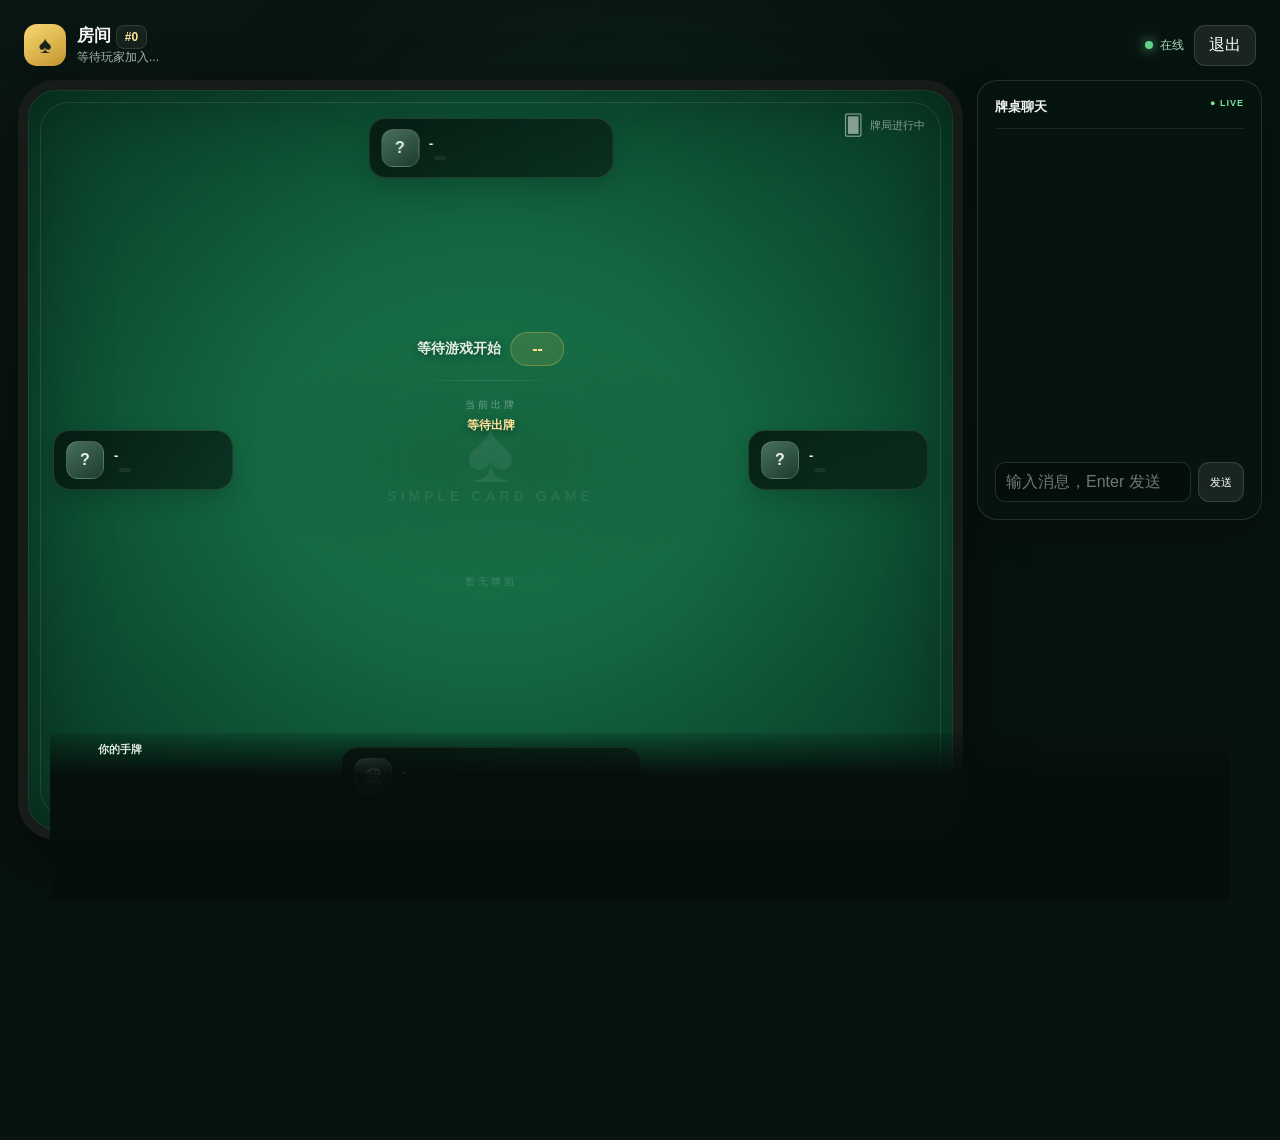
==== commit bdce8c9a: "feat: 前端换用参考版牌桌 UI（真俯视牌桌布局）并合并重连修复 - game.html/style.css: 换用参考版牌桌 UI——四家围绕椭圆毛毡桌、中央出牌区带独立倒计时胶囊/出牌人提示/" ====
--- a/game.html
+++ b/game.html
@@ -3,92 +3,103 @@
 <head>
     <meta charset="UTF-8">
     <meta name="viewport" content="width=device-width, initial-scale=1.0, maximum-scale=1.0, user-scalable=no">
-    <title>SimpleCardGame - 房间</title>
+    <title>SimpleCardGame - 牌桌</title>
     <link rel="stylesheet" href="style.css">
 </head>
 <body>
-    <div id="app" class="page-shell">
-        <header id="game-topbar">
+<div id="app" class="page-shell">
+    <header id="game-topbar">
+        <div class="brand-block">
+            <div class="brand-mark">♠</div>
             <div>
-                <div id="room-label">房间 #<span id="room-id">?</span></div>
-                <div id="game-status-text">等待中...</div>
+                <div id="room-label">房间 <span class="room-chip">#<span id="room-id">?</span></span></div>
+                <div id="game-status-text">等待玩家加入...</div>
             </div>
-            <button id="leave-btn" class="btn-small">退出房间</button>
-        </header>
+        </div>
+        <div class="top-actions">
+            <div class="connection-dot"><i></i><span>在线</span></div>
+            <button id="leave-btn" class="btn-small">退出</button>
+        </div>
+    </header>
 
-        <main class="game-grid">
-            <section id="table-area" class="table-board">
-                <div id="player-top" class="player-pos player-edge">
+    <main class="game-grid">
+        <section id="table-area" class="table-board">
+            <div class="table-felt-glow"></div>
+            <div class="table-logo"><span>♠</span><b>Simple Card Game</b></div>
+            <div class="deck-counter"><span class="deck-icon">🂠</span><span>牌局进行中</span></div>
+
+            <div id="player-top" class="player-pos player-top">
+                <div class="avatar">?</div>
+                <div class="player-main">
                     <div class="player-name">-</div>
+                    <div class="player-info"><span class="player-status"></span><span class="player-cards-left"></span><span class="player-identity"></span></div>
+                </div>
+                <div class="player-played"></div>
+            </div>
+
+            <div id="table-mid">
+                <div id="player-left" class="player-pos player-side player-left">
+                    <div class="avatar">?</div>
+                    <div class="player-main"><div class="player-name">-</div><div class="player-info"><span class="player-status"></span><span class="player-cards-left"></span><span class="player-identity"></span></div></div>
                     <div class="player-played"></div>
-                    <div class="player-info">
-                        <span class="player-status"></span>
-                        <span class="player-cards-left"></span>
-                    </div>
                 </div>
 
-                <div id="table-mid">
-                    <div id="player-left" class="player-pos player-edge">
-                        <div class="player-name">-</div>
-                        <div class="player-played"></div>
-                        <div class="player-info">
-                            <span class="player-status"></span>
-                            <span class="player-cards-left"></span>
-                        </div>
+                <div id="table-center" class="table-center">
+                    <div class="turn-status">
+                        <div id="turn-hint" class="turn-label">等待游戏开始</div>
+                        <div id="turn-timer" class="turn-timer">--</div>
                     </div>
-
-                    <div id="table-center" class="table-center">
-                        <div id="turn-hint" class="turn-label">等待游戏开始...</div>
-                        <div id="last-play-area" class="last-play-area"></div>
-                    </div>
-
-                    <div id="player-right" class="player-pos player-edge">
-                        <div class="player-name">-</div>
-                        <div class="player-played"></div>
-                        <div class="player-info">
-                            <span class="player-status"></span>
-                            <span class="player-cards-left"></span>
-                        </div>
-                    </div>
+                    <div class="center-divider"></div>
+                    <div class="center-play-title">当前出牌</div>
+                    <div id="last-play-player" class="last-play-player">等待出牌</div>
+                    <div id="last-play-area" class="last-play-area"></div>
+                    <div class="center-empty-hint">暂无牌面</div>
                 </div>
 
-                <div id="player-bottom" class="player-pos player-edge player-bottom">
+                <div id="player-right" class="player-pos player-side player-right">
+                    <div class="avatar">?</div>
+                    <div class="player-main"><div class="player-name">-</div><div class="player-info"><span class="player-status"></span><span class="player-cards-left"></span><span class="player-identity"></span></div></div>
+                    <div class="player-played"></div>
+                </div>
+            </div>
+
+            <div id="player-bottom" class="player-pos player-bottom">
+                <div class="avatar">我</div>
+                <div class="player-main">
                     <div class="player-name">-</div>
-                    <div class="player-played"></div>
-                    <div class="player-info">
-                        <span class="player-status"></span>
-                        <span class="player-cards-left"></span>
-                    </div>
+                    <div class="player-info"><span class="player-status"></span><span class="player-cards-left"></span><span class="player-identity"></span></div>
                 </div>
-            </section>
+                <div class="player-played"></div>
+            </div>
+        </section>
 
-            <aside class="sidebar">
-                <div id="ready-area" class="panel ready-panel hidden">
-                    <button id="ready-btn" class="btn-primary">准备</button>
+        <aside class="sidebar">
+            <div id="ready-area" class="panel ready-panel hidden">
+                <div class="panel-title">准备开始</div>
+                <div class="panel-subtitle">4 位玩家全部准备后自动发牌</div>
+                <button id="ready-btn" class="btn-primary">准备</button>
+            </div>
+            <div id="chat-area" class="panel chat-panel">
+                <div class="panel-header"><span>牌桌聊天</span><span class="chat-live">● LIVE</span></div>
+                <div id="chat-msgs" class="chat-list"></div>
+                <div id="chat-input-row" class="chat-input-row">
+                    <input type="text" id="chat-input" maxlength="50" placeholder="输入消息，Enter 发送">
+                    <button id="chat-send-btn" class="btn-secondary">发送</button>
                 </div>
-                <div id="chat-area" class="panel chat-panel">
-                    <div class="panel-header">
-                        <span>聊天</span>
-                    </div>
-                    <div id="chat-msgs" class="chat-list"></div>
-                    <div id="chat-input-row" class="chat-input-row">
-                        <input type="text" id="chat-input" maxlength="50" placeholder="输入消息并回车发送">
-                        <button id="chat-send-btn" class="btn-secondary">发送</button>
-                    </div>
-                </div>
-            </aside>
-        </main>
+            </div>
+        </aside>
+    </main>
 
-        <div id="hand-area" class="hand-area">
-            <div id="hand-cards" class="hand-cards"></div>
-            <div id="hand-actions" class="hand-actions hidden">
-                <button id="pass-btn" class="btn-secondary">不出</button>
-                <button id="play-btn" class="btn-primary">出牌</button>
-            </div>
+    <div id="hand-area" class="hand-area">
+        <div class="hand-header"><span>你的手牌</span><span id="hand-count"></span></div>
+        <div id="hand-cards" class="hand-cards"></div>
+        <div id="hand-actions" class="hand-actions hidden">
+            <button id="pass-btn" class="btn-secondary">不出</button>
+            <button id="play-btn" class="btn-primary">出牌</button>
         </div>
     </div>
-
-    <script src="ws.js"></script>
-    <script src="game.js"></script>
+</div>
+<script src="ws.js"></script>
+<script src="game.js"></script>
 </body>
 </html>
--- a/style.css
+++ b/style.css
@@ -1,365 +1,41 @@
+:root{--felt:#11633e;--felt2:#0a472d;--gold:#f4c95d;--gold2:#ffe49a;--white:#f7f8f5;--muted:#aab9af;--glass:rgba(8,22,16,.72);--line:rgba(255,255,255,.12);--red:#e96868}
+*{box-sizing:border-box;margin:0;padding:0}html,body{min-height:100%;background:#07130f;color:var(--white);font-family:Inter,-apple-system,BlinkMacSystemFont,"Segoe UI","PingFang SC","Microsoft YaHei",sans-serif}body{overflow-x:hidden}button,input{font:inherit}button{border:0;cursor:pointer}.hidden{display:none!important}
+body:before{content:"";position:fixed;inset:0;pointer-events:none;background:radial-gradient(circle at 50% 35%,rgba(53,150,100,.12),transparent 48%),linear-gradient(135deg,rgba(255,255,255,.02),transparent 40%)}
+.page-shell{width:min(1500px,100%);margin:auto;padding:14px 18px 300px}.topbar,#game-topbar{display:flex;align-items:center;justify-content:space-between;padding:10px 6px 14px}.brand-block{display:flex;align-items:center;gap:11px}.brand-mark{width:42px;height:42px;border-radius:13px;display:grid;place-items:center;background:linear-gradient(145deg,#f8d76f,#c99930);color:#172016;font-size:24px;box-shadow:0 8px 25px rgba(0,0,0,.25)}#room-label{font-weight:800;font-size:17px}.room-chip{font-size:12px;padding:4px 8px;border:1px solid var(--line);border-radius:8px;color:var(--gold2);background:rgba(255,255,255,.05)}#game-status-text{font-size:12px;color:var(--muted);margin-top:2px}.top-actions{display:flex;align-items:center;gap:10px}.connection-dot{font-size:12px;color:#a9d9ba;display:flex;gap:7px;align-items:center}.connection-dot i{width:8px;height:8px;border-radius:50%;background:#62d18a;box-shadow:0 0 12px #62d18a}.btn-small,.btn-secondary{color:#fff;background:rgba(255,255,255,.08);border:1px solid var(--line);border-radius:11px;padding:9px 14px}.btn-primary{background:linear-gradient(180deg,#ffdc78,#dcae43);color:#241d0b;font-weight:900;border-radius:12px;padding:12px 18px;box-shadow:0 8px 22px rgba(220,174,67,.2)}
+.game-grid{display:grid;grid-template-columns:minmax(0,1fr) 285px;gap:14px}.table-board{position:relative;min-height:760px;border-radius:38px;overflow:hidden;padding:24px;background:radial-gradient(ellipse at center,#19774a 0,#12643f 45%,#0a452d 100%);border:10px solid #171c19;box-shadow:0 25px 60px rgba(0,0,0,.5),inset 0 0 0 1px rgba(255,255,255,.08),inset 0 0 80px rgba(0,0,0,.35)}.table-board:after{content:"";position:absolute;inset:12px;border-radius:29px;border:1px solid rgba(255,255,255,.1);pointer-events:none}.table-felt-glow{position:absolute;inset:0;background:radial-gradient(circle at 50% 48%,transparent 0 35%,rgba(0,0,0,.16) 85%);pointer-events:none}.table-logo{position:absolute;left:50%;top:50%;transform:translate(-50%,-50%);opacity:.09;text-align:center;pointer-events:none}.table-logo span{font-size:90px;display:block;line-height:.8}.table-logo b{font-size:14px;letter-spacing:4px;text-transform:uppercase}.deck-counter{position:absolute;right:28px;top:23px;display:flex;gap:7px;align-items:center;color:rgba(255,255,255,.5);font-size:11px}.deck-icon{font-size:20px}.player-pos{position:absolute;z-index:4;display:flex;align-items:center;gap:10px;padding:10px 12px;border:1px solid rgba(255,255,255,.11);background:linear-gradient(135deg,rgba(5,20,14,.84),rgba(9,30,21,.68));backdrop-filter:blur(10px);border-radius:17px;min-width:180px;box-shadow:0 10px 25px rgba(0,0,0,.16);transition:.25s ease}.player-pos.player-active{border-color:rgba(244,201,93,.95);box-shadow:0 0 0 2px rgba(244,201,93,.12),0 0 30px rgba(244,201,93,.22)}.player-pos.player-me{border-color:rgba(244,201,93,.35)}.player-pos.player-disconnected{opacity:.45}.player-top{top:28px;left:50%;transform:translateX(-50%);min-width:245px}.player-bottom{bottom:23px;left:50%;transform:translateX(-50%);min-width:300px}.player-left{left:25px;top:50%;transform:translateY(-50%)}.player-right{right:25px;top:50%;transform:translateY(-50%)}.avatar{width:38px;height:38px;flex:0 0 38px;border-radius:12px;display:grid;place-items:center;background:linear-gradient(145deg,#486f5b,#1d3d2d);border:1px solid rgba(255,255,255,.15);font-weight:900;color:#e9f1eb}.player-me .avatar{background:linear-gradient(145deg,#e4bc55,#916b24);color:#211b0d}.player-main{min-width:0}.player-name{font-size:13px;font-weight:900;max-width:120px;white-space:nowrap;overflow:hidden;text-overflow:ellipsis}.player-info{display:flex;flex-wrap:wrap;gap:5px;margin-top:5px;align-items:center;font-size:10px;color:var(--muted)}.player-status{color:var(--gold2);font-weight:800}.player-identity{color:#ffe19a;font-weight:800}.player-cards-left{padding:2px 6px;border-radius:6px;background:rgba(255,255,255,.07)}.player-played{display:flex;align-items:center;justify-content:center;min-width:55px;min-height:54px;margin-left:auto}.player-played img{height:51px;width:auto;border-radius:7px;margin-left:-22px;box-shadow:0 5px 12px rgba(0,0,0,.4);transition:.18s}.player-played img:first-child{margin-left:0}.pass-badge{font-size:10px;font-weight:900;letter-spacing:2px;color:#c5d0c8;border:1px solid rgba(255,255,255,.12);border-radius:999px;padding:5px 8px;background:rgba(0,0,0,.2)}
+#table-mid{position:absolute;inset:145px 0 145px;display:grid;grid-template-columns:220px minmax(0,1fr) 220px;align-items:center}.table-center{height:100%;margin:0 15px;border:1px solid rgba(255,255,255,.08);border-radius:28px;background:rgba(0,0,0,.09);display:flex;flex-direction:column;align-items:center;justify-content:center;position:relative}.turn-status{display:flex;align-items:center;gap:10px;min-height:35px}.turn-label{font-size:14px;font-weight:800;color:#e5eee7;text-shadow:0 2px 8px rgba(0,0,0,.4)}.turn-timer{min-width:54px;padding:7px 9px;border-radius:999px;text-align:center;background:rgba(244,201,93,.13);border:1px solid rgba(244,201,93,.3);color:var(--gold2);font-weight:900}.center-divider{height:1px;width:140px;background:linear-gradient(90deg,transparent,rgba(255,255,255,.15),transparent);margin:13px 0}.last-play-area{display:flex;justify-content:center;align-items:center;min-height:125px;max-width:92%;padding:0 12px}.last-play-area img{height:106px;width:auto;border-radius:10px;margin-left:-33px;box-shadow:0 13px 25px rgba(0,0,0,.42);animation:cardIn .22s ease-out}.last-play-area img:first-child{margin-left:0}.center-empty-hint{font-size:10px;letter-spacing:3px;color:rgba(255,255,255,.18);text-transform:uppercase}.panel{background:var(--glass);border:1px solid var(--line);border-radius:20px;padding:17px;box-shadow:0 14px 35px rgba(0,0,0,.2);backdrop-filter:blur(12px)}.ready-panel{margin-bottom:12px;text-align:center}.panel-title{font-size:16px;font-weight:900}.panel-subtitle{font-size:11px;color:var(--muted);margin:6px 0 13px}.ready-panel #ready-btn{width:100%}.chat-panel{height:440px;display:flex;flex-direction:column}.panel-header{display:flex;justify-content:space-between;font-size:13px;font-weight:900;padding-bottom:12px;border-bottom:1px solid rgba(255,255,255,.08)}.chat-live{font-size:9px;color:#7ee19d;letter-spacing:1px}.chat-list{flex:1;overflow:auto;display:flex;flex-direction:column;gap:8px;padding:12px 1px}.chat-msg{font-size:11px;line-height:1.5;padding:9px 10px;background:rgba(255,255,255,.05);border-radius:10px}.chat-msg .sender{font-weight:900;margin-right:4px;color:#dbe7de}.chat-msg .sender.me{color:var(--gold2)}.chat-input-row{display:flex;gap:7px}.chat-input-row input{min-width:0;flex:1;background:rgba(0,0,0,.22);border:1px solid var(--line);border-radius:10px;padding:10px;color:#fff;outline:none}.chat-input-row button{padding:8px 11px;font-size:11px}
+#hand-area{position:fixed;left:50%;bottom:0;transform:translateX(-50%);width:min(1180px,100%);z-index:50;padding:9px 24px 17px;background:linear-gradient(180deg,rgba(6,14,11,.15),rgba(6,14,11,.96) 25%);pointer-events:none}.hand-header{display:flex;justify-content:space-between;max-width:1100px;margin:auto;padding:0 8px 4px;color:#d9e5dc;font-size:11px;font-weight:800}.hand-cards{max-width:1100px;margin:auto;display:flex;align-items:flex-end;justify-content:center;overflow:visible;min-height:122px;padding:0 30px;pointer-events:auto}.hand-cards img{height:112px;width:auto;flex:0 0 auto;margin-left:-43px;border-radius:9px;box-shadow:0 10px 20px rgba(0,0,0,.5);cursor:pointer;transition:transform .16s ease,filter .16s ease;margin-bottom:0}.hand-cards img:first-child{margin-left:0}.hand-cards img:hover{transform:translateY(-16px);z-index:20;filter:brightness(1.05)}.hand-cards img.selected{transform:translateY(-27px);z-index:30;filter:brightness(1.08);box-shadow:0 18px 32px rgba(0,0,0,.55),0 0 0 2px rgba(244,201,93,.8)}.hand-actions{display:flex;justify-content:center;gap:10px;margin:7px auto 0;pointer-events:auto}.hand-actions button{min-width:108px;padding:11px 20px;border-radius:12px}.toast{position:fixed;left:50%;top:48%;transform:translate(-50%,-50%);z-index:1000;background:rgba(5,12,9,.94);border:1px solid rgba(255,255,255,.14);padding:12px 20px;border-radius:12px;box-shadow:0 15px 40px rgba(0,0,0,.4);font-size:13px}.toast-error{border-color:var(--red)}.toast-success{border-color:#66c989}@keyframes cardIn{from{opacity:0;transform:translateY(12px) scale(.94)}to{opacity:1;transform:none}}
+@media(max-width:1050px){.game-grid{grid-template-columns:1fr}.sidebar{display:grid;grid-template-columns:240px minmax(0,1fr);gap:12px}.chat-panel{height:220px}.ready-panel{margin:0}.table-board{min-height:700px}}
+@media(max-width:720px){.page-shell{padding:8px 7px 240px}.brand-mark{width:36px;height:36px;font-size:20px}.top-actions .connection-dot{display:none}.table-board{min-height:570px;border-width:7px;border-radius:25px;padding:10px}.table-board:after{inset:8px;border-radius:19px}.player-top{top:17px;min-width:190px}.player-bottom{bottom:15px;min-width:230px}.player-left{left:12px}.player-right{right:12px}.player-side{min-width:145px;padding:8px}.player-side .player-played{display:none}.avatar{width:32px;height:32px;flex-basis:32px}.player-name{font-size:11px}.player-info{font-size:9px}.player-cards-left{display:none}#table-mid{inset:105px 0 100px;grid-template-columns:150px minmax(0,1fr) 150px}.table-center{margin:0 3px;border-radius:20px}.last-play-area img{height:70px;margin-left:-22px}.hand-cards{justify-content:flex-start;overflow-x:auto;padding:0 18px;min-height:96px}.hand-cards img{height:88px;margin-left:-31px}.hand-actions button{min-width:95px}.sidebar{grid-template-columns:1fr}.chat-panel{height:180px}.deck-counter,.table-logo{display:none}#hand-area{padding:7px 8px 10px}.hand-header{padding-left:13px;padding-right:13px}}
+@media(max-width:480px){#table-mid{grid-template-columns:90px minmax(0,1fr) 90px}.player-side{min-width:82px;max-width:92px;flex-direction:column;gap:3px;text-align:center}.player-side .player-main{width:100%}.player-side .player-info{justify-content:center}.player-side .player-played{display:none}.last-play-area img{height:60px}.player-top,.player-bottom{min-width:180px}.hand-cards img{height:78px;margin-left:-27px}.hand-actions button{padding:9px 14px}}
 
-:root {
-    --bg-primary: #0d1f18;
-    --bg-secondary: #15362e;
-    --bg-card: rgba(255,255,255,0.08);
-    --text-primary: #f5f5f5;
-    --text-secondary: #b8c5b8;
-    --accent-gold: #ffcc33;
-    --accent-green: #4db656;
-    --accent-red: #e55353;
-    --shadow-dark: rgba(0,0,0,0.35);
-    --shadow-light: rgba(255,255,255,0.12);
+/* ===== 牌桌 UI 2.1：中央出牌区与玩家状态 ===== */
+#table-mid{position:static;display:block;inset:auto}
+#table-center{position:absolute;z-index:3;left:50%;top:50%;width:min(520px,46%);height:300px;margin:0;transform:translate(-50%,-50%);border:0;background:transparent;overflow:visible}
+#table-center::before{content:"";position:absolute;inset:18px -30px;border-radius:40px;background:radial-gradient(ellipse at center,rgba(0,0,0,.16),rgba(0,0,0,0) 72%);pointer-events:none}
+.turn-status{position:relative;z-index:2}
+.center-play-title{position:relative;z-index:2;margin-top:4px;font-size:10px;letter-spacing:3px;text-transform:uppercase;color:rgba(255,255,255,.38)}
+.last-play-player{position:relative;z-index:2;margin-top:5px;font-size:12px;font-weight:900;color:#ffe19a;min-height:18px;text-shadow:0 2px 8px rgba(0,0,0,.45)}
+.last-play-area{position:relative;z-index:2;width:100%;max-width:100%;min-height:140px;padding:8px 25px;display:flex;align-items:center;justify-content:center;overflow:visible}
+.last-play-area img{height:118px;margin-left:-38px;border-radius:10px;box-shadow:0 16px 30px rgba(0,0,0,.45);animation:cardIn .22s ease-out}
+.last-play-area img:first-child{margin-left:0}
+.center-empty-hint{position:relative;z-index:2;font-size:10px;letter-spacing:3px;color:rgba(255,255,255,.18);text-transform:uppercase}
+.player-played{display:none!important}
+.player-pos .player-status{white-space:nowrap}
+
+@media(max-width:900px){
+  #table-center{width:min(500px,50%)}
+  .last-play-area img{height:96px;margin-left:-31px}
 }
-* { margin: 0; padding: 0; box-sizing: border-box; }
-body {
-    font-family: -apple-system, "PingFang SC", "Microsoft YaHei", sans-serif;
-    background: radial-gradient(circle at top, rgba(255,204,51,0.12), transparent 30%),
-                linear-gradient(180deg, #082214 0%, #0d1f18 100%);
-    color: var(--text-primary);
-    min-height: 100vh;
-    overflow-x: hidden;
+@media(max-width:720px){
+  #table-center{width:48%;height:245px}
+  .last-play-area{min-height:105px;padding:4px 8px}
+  .last-play-area img{height:72px;margin-left:-23px}
+  .last-play-player{font-size:10px}
 }
-input, button { font-family: inherit; font-size: inherit; }
-button {
-    cursor: pointer;
-    border: none;
-    border-radius: 12px;
-    padding: 10px 16px;
-    font-size: 14px;
-    transition: transform .15s ease, opacity .2s ease, background .2s ease;
-    min-height: 44px;
+@media(max-width:480px){
+  #table-center{width:46%;height:215px}
+  .center-play-title{font-size:8px}
+  .last-play-area{min-height:82px}
+  .last-play-area img{height:58px;margin-left:-19px}
 }
-button:hover { opacity: 0.95; }
-button:active { transform: scale(0.98); }
-.hidden { display: none !important; }
-.page-shell {
-    max-width: 1120px;
-    margin: 0 auto;
-    padding: 16px;
-}
-/* 留出足够底部空间，避免固定手牌区覆盖页面内容 */
-.page-shell {
-    padding-bottom: 360px;
-}
-.topbar, #game-topbar {
-    display: flex;
-    justify-content: space-between;
-    align-items: center;
-    gap: 14px;
-    padding: 18px 20px;
-    background: rgba(255,255,255,0.06);
-    border: 1px solid rgba(255,255,255,0.08);
-    border-radius: 22px;
-    backdrop-filter: blur(12px);
-}
-.topbar .title {
-    font-size: 24px;
-    font-weight: 800;
-}
-.topbar .subtitle, #game-status-text {
-    font-size: 13px;
-    color: var(--text-secondary);
-    letter-spacing: 0.01em;
-}
-.status-pill {
-    display: inline-flex;
-    align-items: center;
-    gap: 8px;
-    padding: 10px 14px;
-    border-radius: 999px;
-    background: rgba(255,255,255,0.08);
-    color: #fff;
-    font-size: 13px;
-}
-.status-pill span {
-    display: inline-flex;
-    align-items: center;
-    gap: 6px;
-}
-.dot-offline, .dot-online, .dot-error {
-    width: 10px;
-    height: 10px;
-    border-radius: 999px;
-}
-.dot-offline { background: #7c7c7c; }
-.dot-online { background: #4caf50; }
-.dot-error { background: #f44336; }
-.panel {
-    margin-top: 18px;
-    padding: 20px;
-    background: rgba(255,255,255,0.06);
-    border: 1px solid rgba(255,255,255,0.08);
-    border-radius: 22px;
-}
-.panel-header {
-    display: flex;
-    justify-content: space-between;
-    align-items: center;
-    gap: 12px;
-    margin-bottom: 16px;
-    color: var(--text-primary);
-}
-.panel-header .hint {
-    color: var(--text-secondary);
-    font-size: 13px;
-}
-.input-group {
-    display: flex;
-    flex-wrap: wrap;
-    gap: 12px;
-    align-items: center;
-}
-.input-group label {
-    min-width: 52px;
-    color: var(--text-secondary);
-}
-.input-group input, .chat-input-row input {
-    flex: 1;
-    min-width: 0;
-    padding: 14px 16px;
-    border-radius: 16px;
-    border: 1px solid rgba(255,255,255,0.12);
-    background: rgba(255,255,255,0.08);
-    color: var(--text-primary);
-}
-.input-group input::placeholder,
-.chat-input-row input::placeholder {
-    color: rgba(255,255,255,0.55);
-}
-.btn-primary {
-    background: var(--accent-gold);
-    color: #1c1c1c;
-    font-weight: 700;
-}
-.btn-secondary {
-    background: rgba(255,255,255,0.12);
-    color: #fff;
-}
-.btn-small {
-    background: rgba(255,255,255,0.12);
-    color: #fff;
-    padding: 10px 14px;
-}
-.btn-join {
-    min-width: 96px;
-}
-.room-list {
-    min-height: 240px;
-}
-.room-item {
-    display: flex;
-    justify-content: space-between;
-    align-items: center;
-    gap: 14px;
-    background: rgba(255,255,255,0.06);
-    border: 1px solid rgba(255,255,255,0.08);
-    border-radius: 18px;
-    padding: 16px 18px;
-    margin-bottom: 14px;
-}
-.room-item:last-child { margin-bottom: 0; }
-.room-info {
-    color: #fff;
-    font-size: 14px;
-    line-height: 1.4;
-}
-.room-info .tag {
-    margin-left: 10px;
-}
-.empty-msg {
-    text-align: center;
-    padding: 52px 0;
-    color: rgba(255,255,255,0.55);
-    font-size: 14px;
-}
-.chat-panel {
-    display: flex;
-    flex-direction: column;
-    min-height: 340px;
-}
-.chat-list {
-    flex: 1;
-    overflow-y: auto;
-    display: flex;
-    flex-direction: column;
-    gap: 10px;
-    padding-right: 4px;
-}
-.chat-msg {
-    padding: 12px 14px;
-    border-radius: 16px;
-    background: rgba(0,0,0,0.24);
-    font-size: 13px;
-    line-height: 1.5;
-}
-.chat-msg .sender {
-    font-weight: 700;
-    margin-right: 6px;
-}
-.chat-msg .sender.me { color: var(--accent-gold); }
-.chat-input-row {
-    display: flex;
-    gap: 12px;
-    margin-top: 14px;
-}
-.chat-input-row input {
-    border-radius: 16px;
-}
-.chat-input-row button {
-    min-width: 96px;
-}
-.game-grid {
-    display: grid;
-    grid-template-columns: 1.55fr 0.95fr;
-    gap: 18px;
-    margin-top: 18px;
-}
-.table-board {
-    display: flex;
-    flex-direction: column;
-    gap: 16px;
-}
-.player-edge {
-    padding: 14px 12px;
-}
-.player-bottom {
-    order: 2;
-}
-#table-mid {
-    display: flex;
-    gap: 14px;
-    align-items: stretch;
-}
-.table-center {
-    flex: 1;
-    background: rgba(255,255,255,0.08);
-    border: 1px dashed rgba(255,255,255,0.14);
-    border-radius: 22px;
-    padding: 28px 18px;
-    display: flex;
-    flex-direction: column;
-    align-items: center;
-    justify-content: center;
-    min-height: 220px;
-}
-#last-play-area {
-    display: flex;
-    gap: 8px;
-    justify-content: center;
-    flex-wrap: wrap;
-}
-#last-play-area img {
-    height: 72px;
-    border-radius: 14px;
-    box-shadow: 0 8px 20px rgba(0,0,0,0.18);
-}
-#turn-hint {
-    font-size: 15px;
-    color: var(--text-secondary);
-}
-#hand-area {
-    position: fixed;
-    bottom: 0;
-    left: 0;
-    right: 0;
-    background: linear-gradient(180deg, rgba(8,12,18,0.96), rgba(8,12,18,0.98));
-    padding: 22px 16px calc(env(safe-area-inset-bottom, 16px) + 22px);
-    border-top: 1px solid rgba(255,255,255,0.08);
-    box-shadow: 0 -14px 40px rgba(0,0,0,0.35);
-    z-index: 100;
-}
-#hand-cards {
-    display: flex;
-    gap: 10px;
-    overflow-x: auto;
-    padding-bottom: 12px;
-    scroll-snap-type: x mandatory;
-}
-#hand-cards img {
-    height: 100px;
-    cursor: pointer;
-    border-radius: 16px;
-    flex-shrink: 0;
-    margin-left: -24px;
-    box-shadow: 0 10px 28px rgba(0,0,0,0.32);
-    transition: transform .2s ease, box-shadow .2s ease;
-    position: relative;
-}
-#hand-cards img:first-child { margin-left: 0; }
-#hand-cards img:hover { z-index: 10; transform: translateY(-8px); }
-#hand-cards img.selected {
-    transform: translateY(-20px) scale(1.05);
-    z-index: 20;
-    box-shadow: 0 16px 36px rgba(255,204,51,0.35);
-}
-#hand-actions {
-    display: flex;
-    gap: 14px;
-    justify-content: center;
-    margin-top: 10px;
-}
-#hand-actions button {
-    padding: 14px 28px;
-    font-size: 15px;
-    border-radius: 16px;
-}
-#ready-area {
-    text-align: center;
-    margin-bottom: 16px;
-}
-#ready-btn {
-    width: 100%;
-    padding: 16px 0;
-    font-size: 16px;
-    border-radius: 20px;
-}
-.toast {
-    position: fixed;
-    top: 50%;
-    left: 50%;
-    transform: translate(-50%, -50%);
-    background: rgba(0,0,0,0.86);
-    color: #fff;
-    padding: 14px 28px;
-    border-radius: 16px;
-    z-index: 1200;
-    font-size: 15px;
-    text-align: center;
-    pointer-events: none;
-    animation: toastAnim 2s ease-in-out forwards;
-    border: 1px solid rgba(255,255,255,0.12);
-}
-.toast-error { border-color: var(--accent-red); color: #ffb7b7; }
-.toast-success { border-color: var(--accent-green); }
-@keyframes toastAnim {
-    0% { opacity: 0; transform: translate(-50%, -50%) scale(.92); }
-    10% { opacity: 1; transform: translate(-50%, -50%) scale(1); }
-    80% { opacity: 1; }
-    100% { opacity: 0; transform: translate(-50%, -50%) scale(.96); }
-}
-@media (max-width: 950px) {
-    .game-grid { grid-template-columns: 1fr; }
-    .topbar, #game-topbar { flex-direction: column; align-items: flex-start; }
-    .chat-panel { min-height: 280px; }
-}
-@media (max-width: 680px) {
-    .game-grid { gap: 14px; }
-    .panel { padding: 16px; }
-    .player-pos { min-width: 0; }
-    #table-mid { flex-direction: column; }
-    #hand-cards img { height: 82px; margin-left: -18px; }
-    #last-play-area img { height: 58px; }
-    button { min-height: 42px; font-size: 13px; }
-}
-@media (max-width: 480px) {
-    .page-shell { padding-bottom: 300px; }
-}
-@media (max-width: 480px) {
-    body { padding-bottom: 250px; }
-    .topbar, #game-topbar { padding: 16px; }
-    .status-pill { width: 100%; justify-content: flex-start; }
-    .chat-input-row { flex-direction: column; }
-    .chat-input-row button { width: 100%; }
-    #hand-area { padding: 18px 14px calc(env(safe-area-inset-bottom, 14px) + 18px); }
-}
